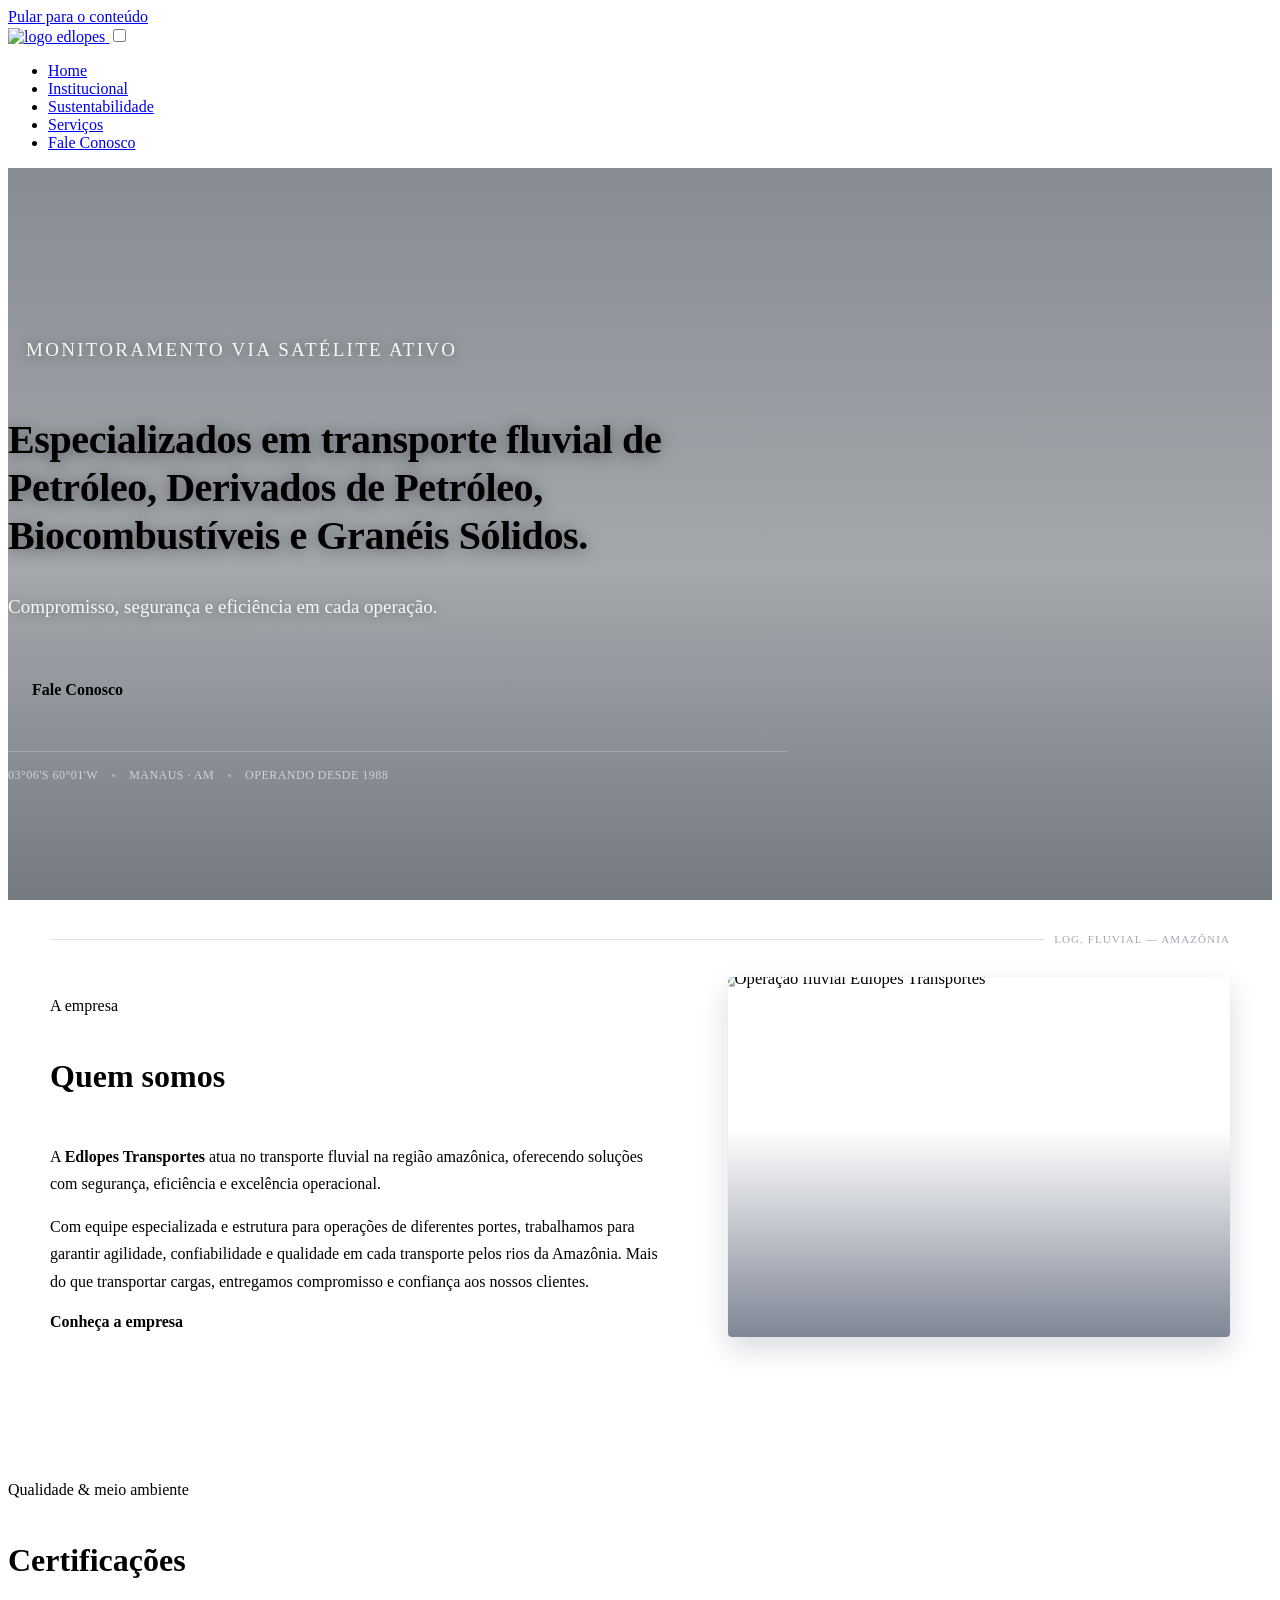
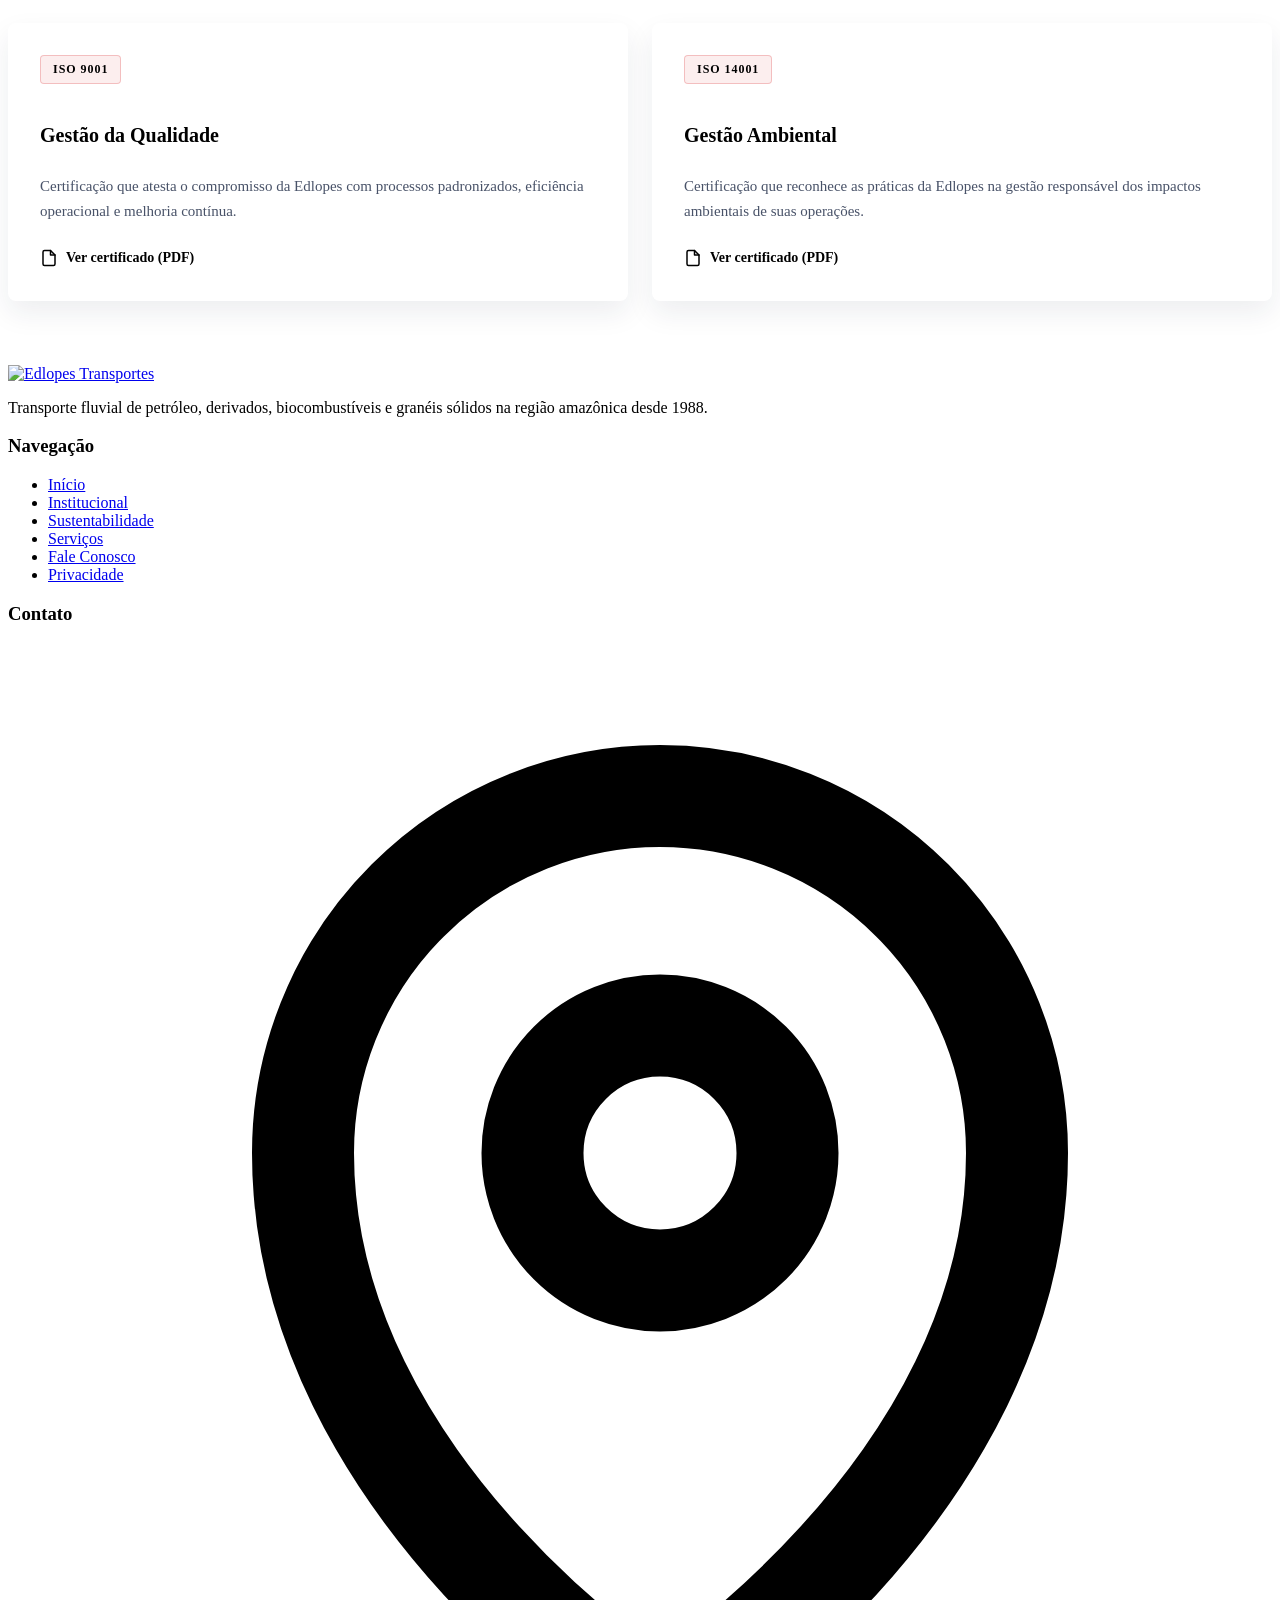
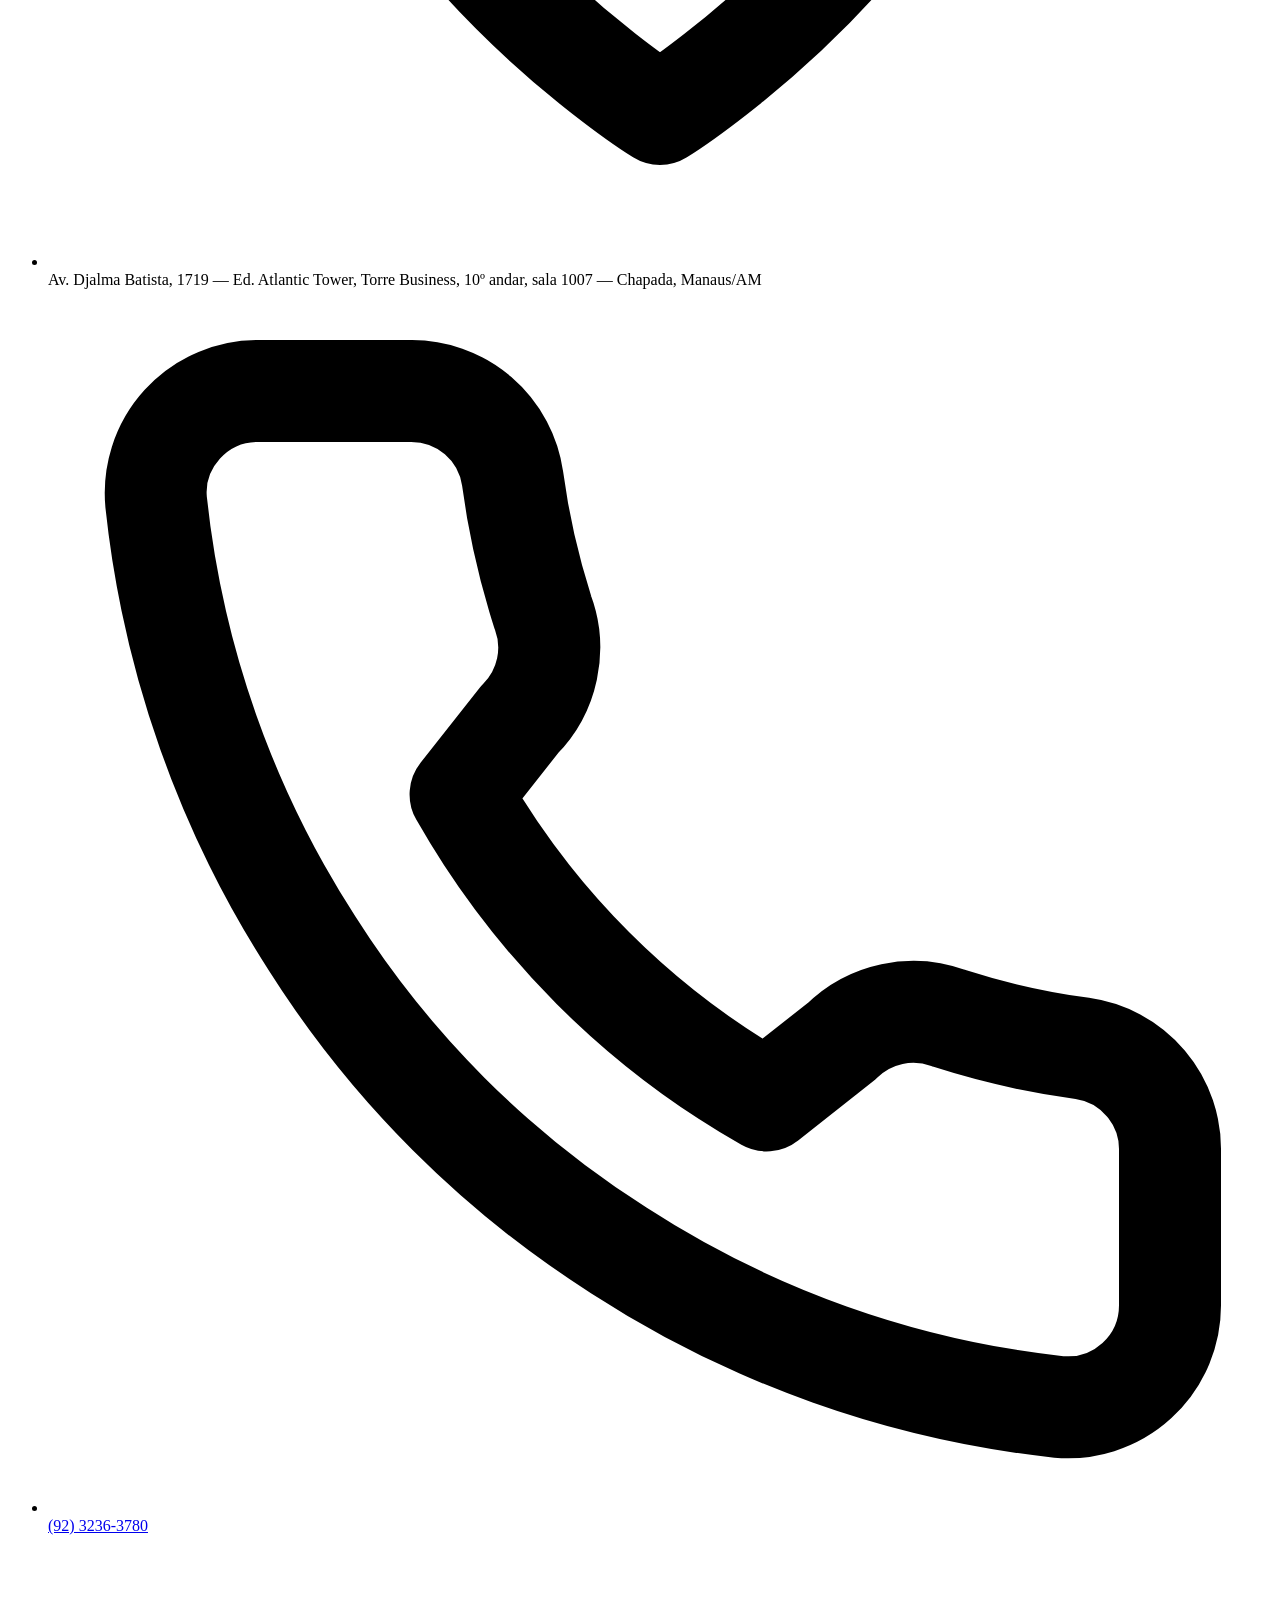
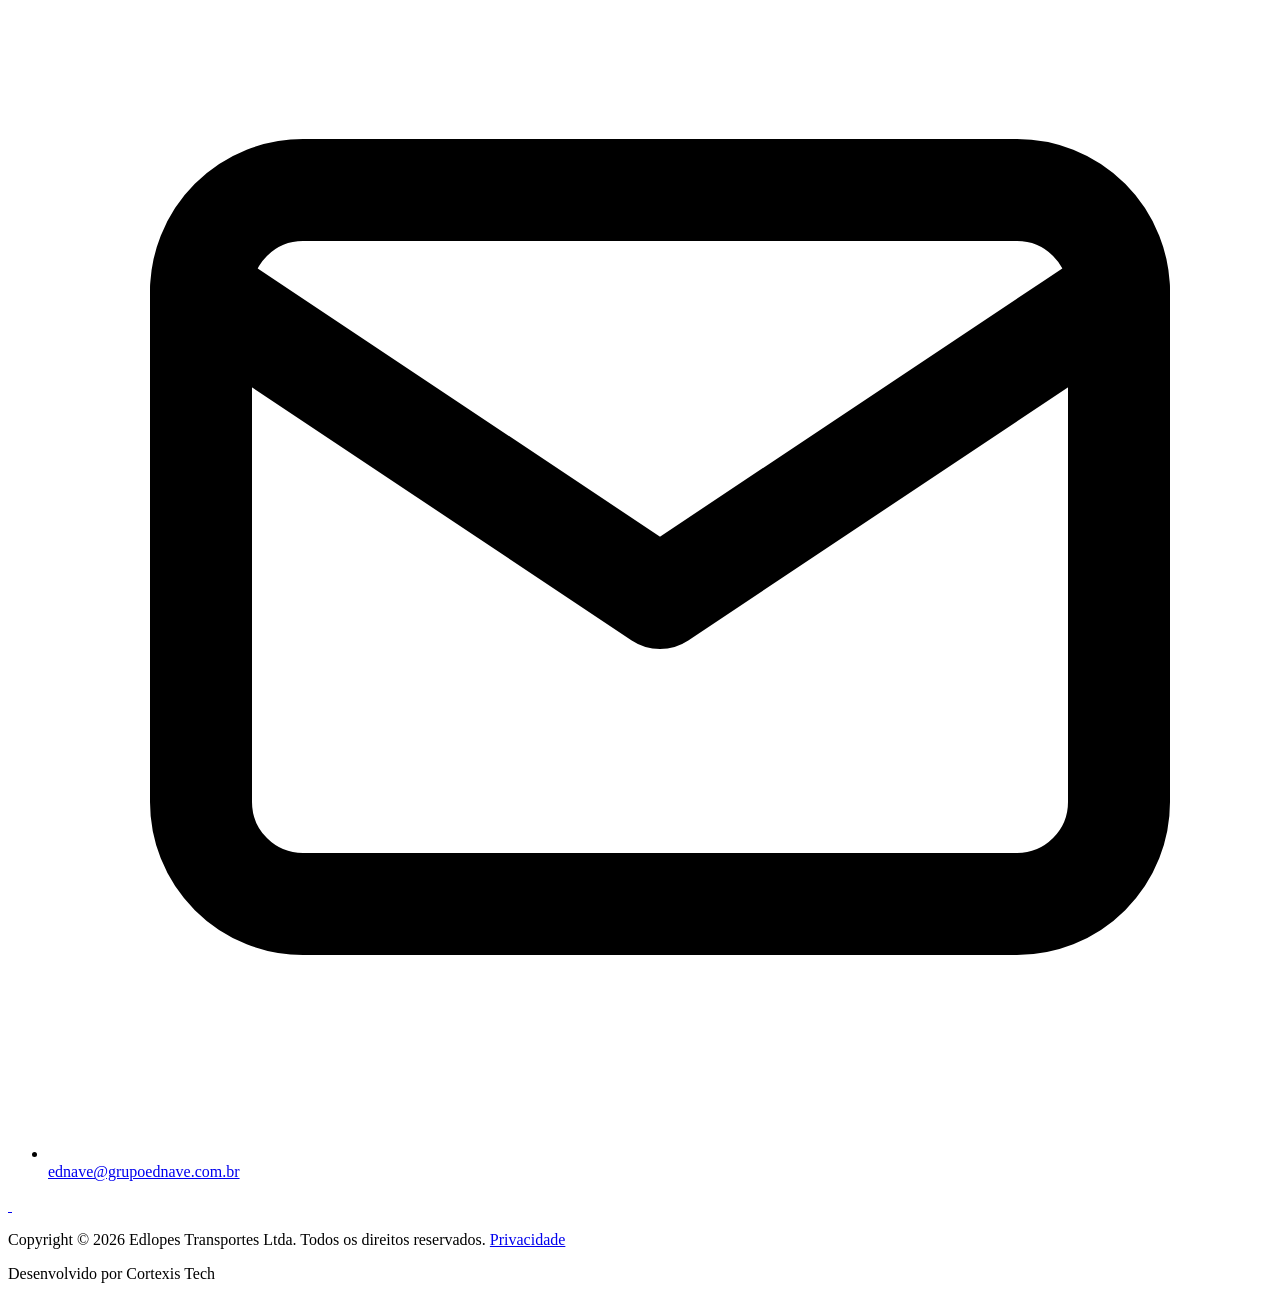
==== index.html @ 873aea9f "Adiciona cards de certificação ISO 9001 e ISO 14001 na home Cards com link para abrir o PDF do certi" ====
<!DOCTYPE html>
<html lang="pt-BR">

<head>
    <meta charset="UTF-8">
    <meta name="viewport" content="width=device-width, initial-scale=1.0">
    <title>Edlopes Transportes | Transporte fluvial na Amazônia</title>
    <meta name="google-site-verification" content="Q3BzOrqtX8QHJO1AYTPpFSxS-ut05UUHoUvDypJImhM" />
    <meta name="description"
        content="Edlopes Transportes: transporte fluvial de petróleo, derivados, biocombustíveis e granéis sólidos na Amazônia, com segurança e eficiência desde 1988.">
    <link rel="canonical" href="https://www.grupoednave.com.br/">
    <link rel="icon" href="favicon.ico" type="image/x-icon">
    <meta property="og:title" content="Edlopes Transportes | Transporte fluvial na Amazônia">
    <meta property="og:description"
        content="Transporte fluvial de petróleo, derivados, biocombustíveis e granéis sólidos na região amazônica desde 1988.">
    <meta property="og:image" content="https://www.grupoednave.com.br/img/comboiohome.jpg">
    <meta property="og:url" content="https://www.grupoednave.com.br/">
    <meta property="og:type" content="website">
    <meta property="og:locale" content="pt_BR">
    <meta name="twitter:card" content="summary_large_image">
    <link rel="stylesheet" href="css/layout.css">
    <link rel="stylesheet" href="css/main.css">
    <link rel="stylesheet" href="css/mobile.css">
    <script type="application/ld+json">
    {
        "@context": "https://schema.org",
        "@type": "Organization",
        "name": "Edlopes Transportes",
        "url": "https://www.grupoednave.com.br",
        "logo": "https://www.grupoednave.com.br/img/logo.png",
        "email": "ednave@grupoednave.com.br",
        "telephone": "+55-92-3236-3780",
        "foundingDate": "1988",
        "address": {
            "@type": "PostalAddress",
            "streetAddress": "Av. Djalma Batista, 1719, Ed. Atlantic Tower, Torre Business, 10º andar, sala 1007",
            "addressLocality": "Manaus",
            "addressRegion": "AM",
            "addressCountry": "BR"
        },
        "sameAs": [
            "https://www.instagram.com/edlopestransportes/",
            "https://br.linkedin.com/company/edlopes-transportes-ltda"
        ]
    }
    </script>
    <script src="js/nav.js" defer></script>
</head>

<body>
    <a href="#main" class="skip-link">Pular para o conteúdo</a>

    <header>
        <nav class="container">
            <a href="index.html" class="logo">
                <img src="./img/logo.png" alt="logo edlopes" width="130" height="130">
            </a>

            <input type="checkbox" id="menu-toggle" class="menu-toggle">
            <label for="menu-toggle" class="menu-btn" aria-label="Abrir menu">
                <span></span>
                <span></span>
                <span></span>
            </label>

            <ul>
                <li><a href="index.html" aria-current="page">Home</a></li>
                <li><a href="institucional.html">Institucional</a></li>
                <li><a href="sustentabilidade.html">Sustentabilidade</a></li>
                <li><a href="servico.html">Serviços</a></li>
                <li><a href="faleconosco.html">Fale Conosco</a></li>
            </ul>
        </nav>
    </header>
    <main id="main">
        <section class="hero-index">
            <video autoplay muted loop playsinline class="hero-video" poster="./img/comboiohome.jpg" preload="metadata">
                <source src="./img/comboiohome.mp4" type="video/mp4" media="(min-width: 768px)">
            </video>

            <div class="hero-overlay"></div>

            <div class="container hero-content">
                <p class="hero-tag"><span class="pulse-dot" aria-hidden="true"></span>Monitoramento via satélite ativo</p>
                <h1>Especializados em transporte fluvial de Petróleo, Derivados de Petróleo, Biocombustíveis e Granéis
                    Sólidos.</h1>
                <p>Compromisso, segurança e eficiência em cada operação.</p>
                <a href="faleconosco.html" class="btnContato">Fale Conosco</a>
                <div class="hero-telemetry" aria-hidden="true">
                    <span>03°06'S 60°01'W</span>
                    <span class="hero-telemetry-sep"></span>
                    <span>MANAUS · AM</span>
                    <span class="hero-telemetry-sep"></span>
                    <span>OPERANDO DESDE 1988</span>
                </div>
            </div>
        </section>

        <p class="home-divider">Log. fluvial — Amazônia</p>

        <section class="home-about">
            <div>
                <p class="kicker">A empresa</p>
                <h2>Quem somos</h2>
                <p>A <strong>Edlopes Transportes</strong> atua no transporte fluvial na região amazônica, oferecendo soluções com segurança, eficiência e excelência operacional.</p>
                <p>Com equipe especializada e estrutura para operações de diferentes portes, trabalhamos para garantir agilidade, confiabilidade e qualidade em cada transporte pelos rios da Amazônia. Mais do que transportar cargas, entregamos compromisso e confiança aos nossos clientes.</p>
                <a href="institucional.html">Conheça a empresa</a>
            </div>
            <div class="home-about-image">
                <img src="./img/comboiohome.jpg" alt="Operação fluvial Edlopes Transportes" width="1280" height="776" loading="lazy">
            </div>
        </section>

        <section class="home-certifications">
            <div class="container">
                <p class="kicker">Qualidade &amp; meio ambiente</p>
                <h2>Certificações</h2>
                <div class="cert-grid">
                    <a class="cert-card" href="doc/iso-9001.pdf" target="_blank" rel="noopener noreferrer">
                        <span class="cert-badge">ISO 9001</span>
                        <h3>Gestão da Qualidade</h3>
                        <p>Certificação que atesta o compromisso da Edlopes com processos padronizados, eficiência operacional e melhoria contínua.</p>
                        <span class="cert-link">
                            <svg viewBox="0 0 24 24" fill="none" stroke="currentColor" stroke-width="2" stroke-linecap="round" stroke-linejoin="round" aria-hidden="true">
                                <path d="M14 2H6a2 2 0 0 0-2 2v16a2 2 0 0 0 2 2h12a2 2 0 0 0 2-2V8z"></path>
                                <path d="M14 2v6h6"></path>
                            </svg>
                            Ver certificado (PDF)
                        </span>
                    </a>
                    <a class="cert-card" href="doc/iso-14001.pdf" target="_blank" rel="noopener noreferrer">
                        <span class="cert-badge">ISO 14001</span>
                        <h3>Gestão Ambiental</h3>
                        <p>Certificação que reconhece as práticas da Edlopes na gestão responsável dos impactos ambientais de suas operações.</p>
                        <span class="cert-link">
                            <svg viewBox="0 0 24 24" fill="none" stroke="currentColor" stroke-width="2" stroke-linecap="round" stroke-linejoin="round" aria-hidden="true">
                                <path d="M14 2H6a2 2 0 0 0-2 2v16a2 2 0 0 0 2 2h12a2 2 0 0 0 2-2V8z"></path>
                                <path d="M14 2v6h6"></path>
                            </svg>
                            Ver certificado (PDF)
                        </span>
                    </a>
                </div>
            </div>
        </section>
    </main>

    <footer>
        <div class="container footer-grid">
            <div class="footer-brand">
                <a href="index.html" class="footer-logo">
                    <img src="./img/logo.png" alt="Edlopes Transportes" width="130" height="130" loading="lazy">
                </a>
                <p>Transporte fluvial de petróleo, derivados, biocombustíveis e granéis sólidos na região amazônica desde 1988.</p>
            </div>

            <nav class="footer-nav" aria-label="Navegação do rodapé">
                <h3>Navegação</h3>
                <ul>
                    <li><a href="index.html">Início</a></li>
                    <li><a href="institucional.html">Institucional</a></li>
                    <li><a href="sustentabilidade.html">Sustentabilidade</a></li>
                    <li><a href="servico.html">Serviços</a></li>
                    <li><a href="faleconosco.html">Fale Conosco</a></li>
                    <li><a href="privacidade.html">Privacidade</a></li>
                </ul>
            </nav>

            <div class="footer-contact">
                <h3>Contato</h3>
                <ul>
                    <li>
                        <svg viewBox="0 0 24 24" fill="none" stroke="currentColor" stroke-width="2" stroke-linecap="round" stroke-linejoin="round" aria-hidden="true">
                            <path d="M12 21s7-4.35 7-11a7 7 0 1 0-14 0c0 6.65 7 11 7 11z"></path>
                            <circle cx="12" cy="10" r="2.5"></circle>
                        </svg>
                        <span>Av. Djalma Batista, 1719 — Ed. Atlantic Tower, Torre Business, 10º andar, sala 1007 — Chapada, Manaus/AM</span>
                    </li>
                    <li>
                        <svg viewBox="0 0 24 24" fill="none" stroke="currentColor" stroke-width="2" stroke-linecap="round" stroke-linejoin="round" aria-hidden="true">
                            <path d="M22 16.92v3a2 2 0 0 1-2.18 2 19.79 19.79 0 0 1-8.63-3.07 19.5 19.5 0 0 1-6-6A19.79 19.79 0 0 1 2.12 4.18 2 2 0 0 1 4.11 2h3a2 2 0 0 1 2 1.72c.12.9.32 1.77.59 2.61a2 2 0 0 1-.45 2.11L8.09 9.91a16 16 0 0 0 6 6l1.47-1.16a2 2 0 0 1 2.11-.45c.84.27 1.71.47 2.61.59A2 2 0 0 1 22 16.92z"></path>
                        </svg>
                        <a href="tel:+559232363780">(92) 3236-3780</a>
                    </li>
                    <li>
                        <svg viewBox="0 0 24 24" fill="none" stroke="currentColor" stroke-width="2" stroke-linecap="round" stroke-linejoin="round" aria-hidden="true">
                            <rect x="3" y="5" width="18" height="14" rx="2"></rect>
                            <path d="m3 7 9 6 9-6"></path>
                        </svg>
                        <a href="mailto:ednave@grupoednave.com.br">ednave@grupoednave.com.br</a>
                    </li>
                </ul>
            </div>

            <div class="footer-social">
                <a href="https://www.instagram.com/edlopestransportes/" target="_blank" rel="noopener noreferrer" aria-label="Instagram">
                    <img src="./img/instagram.svg" alt="">
                </a>
                <a href="https://br.linkedin.com/company/edlopes-transportes-ltda" target="_blank" rel="noopener noreferrer" aria-label="LinkedIn">
                    <img src="./img/linkedin.svg" alt="">
                </a>
            </div>
        </div>

        <div class="container footer-bottom">
            <p>Copyright © 2026 Edlopes Transportes Ltda. Todos os direitos reservados. <a href="privacidade.html">Privacidade</a></p>
            <p class="footer-credit">Desenvolvido por <span>Cortexis Tech</span></p>
        </div>
    </footer>


</body>

</html>
---- css/main.css ----
.hero-index {
    min-height: min(76vh, 660px);
    position: relative;
    overflow: hidden;
    display: flex;
    align-items: center;
    color: var(--branco);
    background-color: var(--azul-escuro);
    padding: 72px 0 0;
    border-bottom: 1px solid rgba(255, 255, 255, 0.14);
}

.hero-index::before {
    content: "";
    position: absolute;
    top: 0;
    left: 0;
    width: 100%;
    height: 2px;
    background: linear-gradient(90deg, var(--red-edlopes) 0%, rgba(214, 39, 42, 0) 40%);
    z-index: 4;
    animation: traceLine 2.2s ease-out both;
}

.hero-video {
    position: absolute;
    top: 0;
    left: 0;
    width: 100%;
    height: 100%;
    object-fit: cover;
    z-index: 1;
}

.hero-overlay {
    position: absolute;
    top: 0;
    left: 0;
    width: 100%;
    height: 100%;
    background: linear-gradient(180deg, rgba(16, 26, 38, 0.5) 0%, rgba(16, 26, 38, 0.38) 55%, rgba(16, 26, 38, 0.58) 100%);
    z-index: 2;
}

.hero-content {
    position: relative;
    z-index: 3;
    max-width: 780px;
    padding-bottom: 40px;
    display: flex;
    flex-direction: column;
}

.hero-tag {
    display: inline-flex;
    align-items: center;
    gap: 10px;
    font-family: var(--font-mono);
    font-size: 12px;
    letter-spacing: 0.12em;
    text-transform: uppercase;
    color: rgba(255, 255, 255, 0.82);
    margin-bottom: 18px;
}

.pulse-dot {
    position: relative;
    width: 8px;
    height: 8px;
    border-radius: 50%;
    background: var(--red-edlopes);
    flex-shrink: 0;
}

.pulse-dot::after {
    content: "";
    position: absolute;
    inset: -6px;
    border-radius: 50%;
    border: 1px solid var(--red-edlopes);
    animation: pulseRing 2.4s ease-out infinite;
}

.hero-content h1 {
    margin-bottom: 14px;
    font-size: clamp(26px, 4vw, 40px);
    line-height: 1.2;
    letter-spacing: -0.01em;
    font-weight: 600;
    text-shadow: 0 2px 16px rgba(0, 0, 0, 0.45);
}

.hero-content p {
    font-size: clamp(16px, 2vw, 19px);
    line-height: 1.5;
    max-width: 34em;
    color: rgba(255, 255, 255, 0.92);
    text-shadow: 0 1px 12px rgba(0, 0, 0, 0.4);
}

.btnContato {
    background-color: var(--branco);
    display: inline-block;
    margin-top: 28px;
    padding: 12px 24px;
    border-radius: 4px;
    text-decoration: none;
    transition: 0.3s;
    color: var(--azul-escuro);
    font-weight: 700;
    align-self: flex-start;
}

.btnContato:hover {
    transform: translateY(-2px);
    box-shadow: 0 8px 18px rgba(0, 0, 0, 0.18);
}

.hero-tag,
.hero-content h1,
.hero-content p {
    animation: fadeUp 1s ease;
}

.hero-telemetry {
    margin-top: 40px;
    padding-top: 16px;
    border-top: 1px solid rgba(255, 255, 255, 0.2);
    display: flex;
    flex-wrap: wrap;
    align-items: center;
    gap: 10px 14px;
    font-family: var(--font-mono);
    font-size: 12px;
    letter-spacing: 0.04em;
    color: rgba(255, 255, 255, 0.62);
}

.hero-telemetry-sep {
    width: 3px;
    height: 3px;
    border-radius: 50%;
    background: rgba(255, 255, 255, 0.35);
    flex-shrink: 0;
}

@keyframes traceLine {
    from { transform: scaleX(0); transform-origin: left; }
    to { transform: scaleX(1); transform-origin: left; }
}

@keyframes pulseRing {
    0% { opacity: 0.8; transform: scale(0.6); }
    100% { opacity: 0; transform: scale(1.8); }
}

@media (prefers-reduced-motion: reduce) {
    .hero-index::before { animation: none; transform: scaleX(1); }
    .pulse-dot::after { animation: none; display: none; }
}

.home-divider {
    max-width: 1180px;
    width: calc(100% - 32px);
    margin: 0 auto;
    padding-top: 32px;
    display: flex;
    align-items: center;
    justify-content: flex-end;
    gap: 10px;
    font-family: var(--font-mono);
    font-size: 11px;
    letter-spacing: 0.1em;
    text-transform: uppercase;
    color: rgba(20, 33, 61, 0.4);
}

.home-divider::before {
    content: "";
    flex: 1;
    height: 1px;
    background: rgba(20, 33, 61, 0.14);
}

.home-about {
    display: grid;
    grid-template-columns: minmax(0, 1.1fr) minmax(0, 0.9fr);
    gap: 64px;
    align-items: center;
    max-width: 1180px;
    width: calc(100% - 32px);
    margin: 32px auto 64px;
}

.home-about h2 {
    font-size: clamp(26px, 3.8vw, 32px);
    margin-bottom: 20px;
    padding-bottom: 12px;
    border-bottom: 2px solid var(--red-edlopes);
    display: inline-block;
}

.home-about p:not(.kicker) {
    font-size: 16px;
    line-height: 1.7;
    max-width: 42em;
    margin-bottom: 16px;
}

.home-about p:not(.kicker):last-of-type {
    margin-bottom: 0;
}

.home-about a {
    display: inline-block;
    margin-top: 18px;
    color: var(--azul-edlopes);
    font-weight: 700;
    text-decoration: none;
    border-bottom: 2px solid var(--red-edlopes);
    padding-bottom: 2px;
    transition: color 0.25s;
}

.home-about a:hover {
    color: var(--red-edlopes);
}

.home-about-image {
    position: relative;
    height: 100%;
    min-height: 360px;
    border-radius: 4px;
    overflow: hidden;
    box-shadow: 0 12px 28px rgba(20, 33, 61, 0.16);
}

.home-about-image::after {
    content: "";
    position: absolute;
    inset: 0;
    background: linear-gradient(180deg, transparent 42%, rgba(20, 33, 61, 0.55) 100%);
    pointer-events: none;
    transition: opacity 0.4s ease;
}

.home-about-image img {
    width: 100%;
    height: 100%;
    min-height: 360px;
    object-fit: cover;
    display: block;
    filter: grayscale(0.18) contrast(1.06) saturate(0.92);
    transform: scale(1.04);
    transition: transform 0.7s ease, filter 0.4s ease;
}

.home-about-image:hover::after {
    opacity: 0.15;
}

.home-about-image:hover img {
    transform: scale(1.12);
    filter: grayscale(0) contrast(1.08) saturate(1);
}

@media (max-width: 900px) {
    .home-about {
        grid-template-columns: 1fr;
        gap: 28px;
        width: calc(100% - 24px);
        margin: 40px auto 48px;
    }

    .home-about-image,
    .home-about-image img {
        min-height: 0;
        height: 240px;
    }
}

.home-certifications {
    background: var(--cinza-claro);
    padding: 64px 0;
    margin-top: 8px;
}

.home-certifications h2 {
    font-size: clamp(26px, 3.8vw, 32px);
    margin-bottom: 32px;
    padding-bottom: 12px;
    border-bottom: 2px solid var(--red-edlopes);
    display: inline-block;
}

.cert-grid {
    display: grid;
    grid-template-columns: 1fr 1fr;
    gap: 24px;
}

.cert-card {
    display: flex;
    flex-direction: column;
    align-items: flex-start;
    background: var(--branco);
    border-radius: 8px;
    padding: 32px;
    text-decoration: none;
    color: var(--azul-edlopes);
    box-shadow: 0 12px 28px rgba(20, 33, 61, 0.08);
    transition: transform 0.3s ease, box-shadow 0.3s ease;
}

.cert-card:hover {
    transform: translateY(-4px);
    box-shadow: 0 16px 32px rgba(20, 33, 61, 0.16);
}

.cert-badge {
    font-family: var(--font-mono);
    font-size: 12px;
    font-weight: 700;
    letter-spacing: 0.08em;
    color: var(--red-edlopes);
    background: rgba(214, 39, 42, 0.08);
    border: 1px solid rgba(214, 39, 42, 0.24);
    border-radius: 4px;
    padding: 6px 12px;
    margin-bottom: 20px;
}

.cert-card h3 {
    font-size: 20px;
    margin-bottom: 12px;
}

.cert-card p {
    font-size: 15px;
    line-height: 1.7;
    color: rgba(20, 33, 61, 0.78);
    margin-bottom: 24px;
}

.cert-link {
    display: inline-flex;
    align-items: center;
    gap: 8px;
    margin-top: auto;
    font-weight: 700;
    font-size: 14px;
    border-bottom: 2px solid var(--red-edlopes);
    padding-bottom: 2px;
    transition: color 0.25s;
}

.cert-link svg {
    width: 18px;
    height: 18px;
    flex-shrink: 0;
}

.cert-card:hover .cert-link {
    color: var(--red-edlopes);
}

@media (max-width: 900px) {
    .home-certifications {
        padding: 48px 0;
    }

    .cert-grid {
        grid-template-columns: 1fr;
        gap: 16px;
    }

    .cert-card {
        padding: 24px;
    }
}
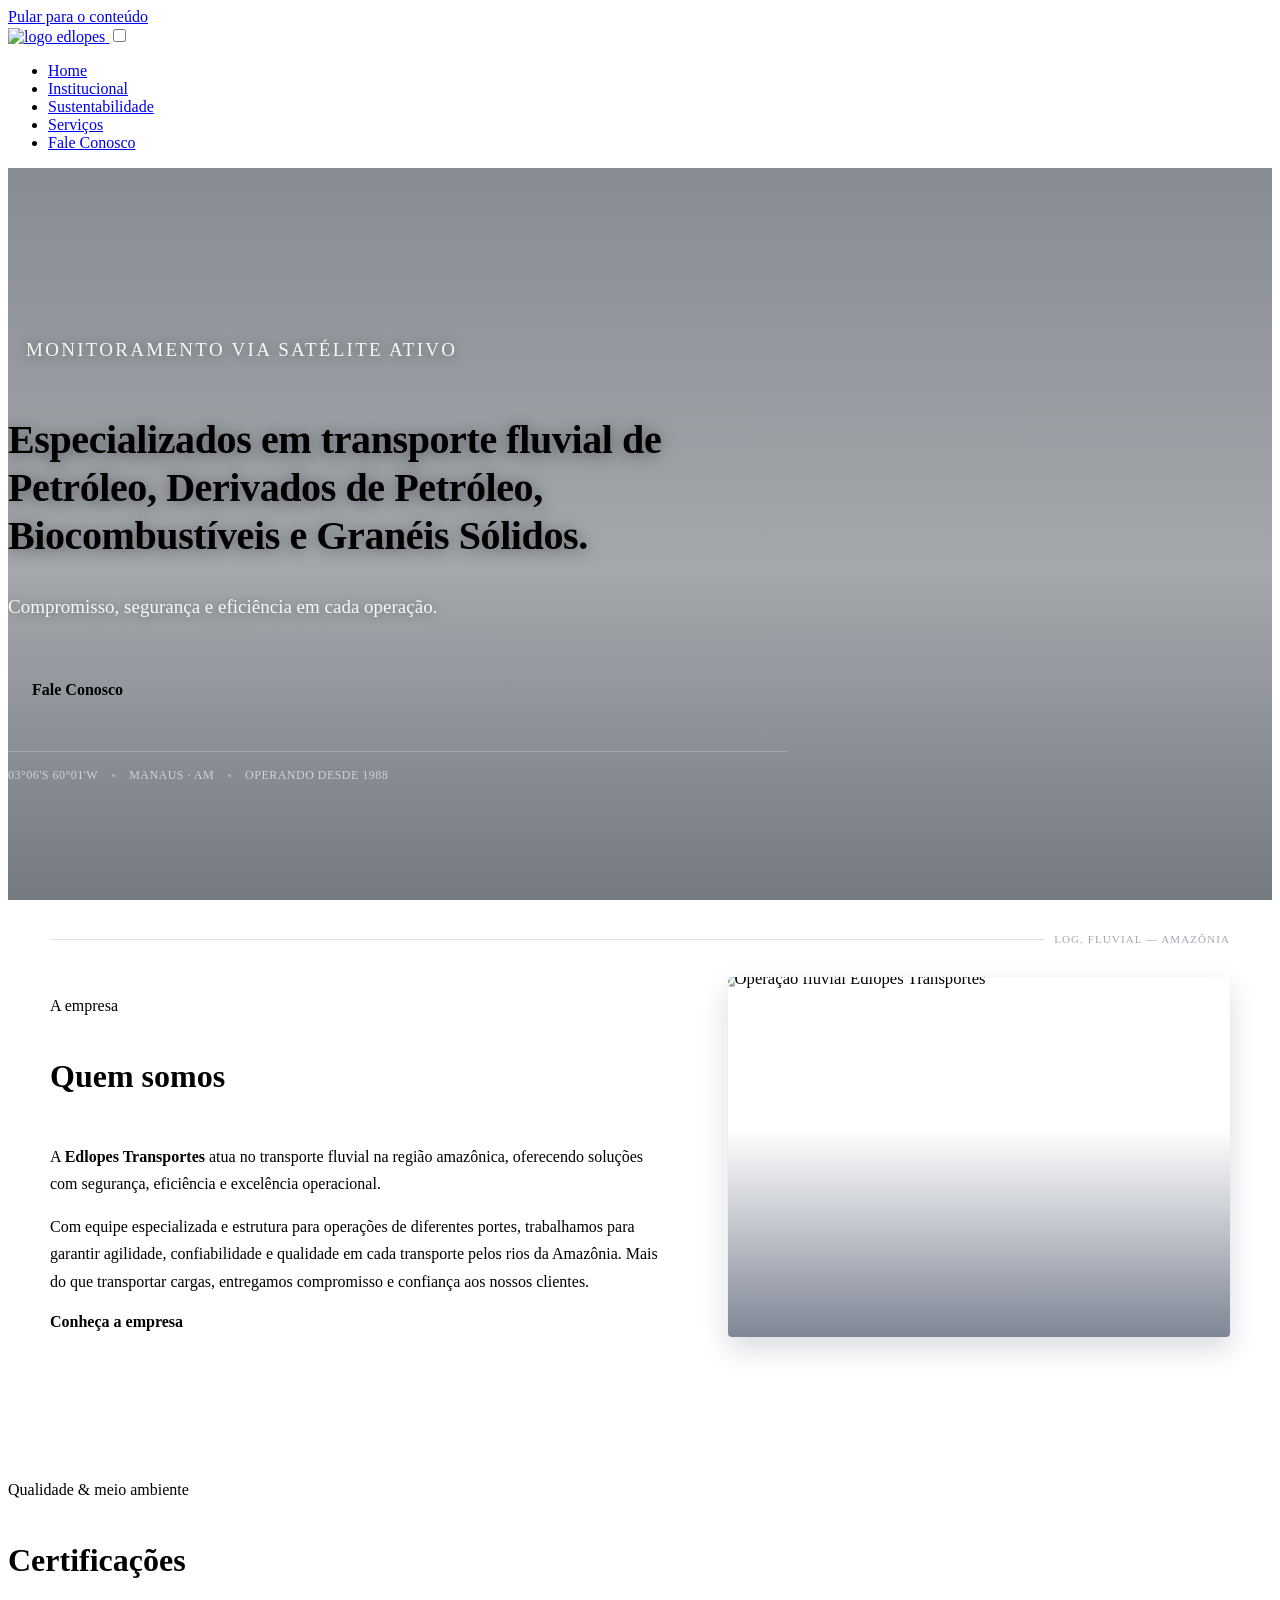
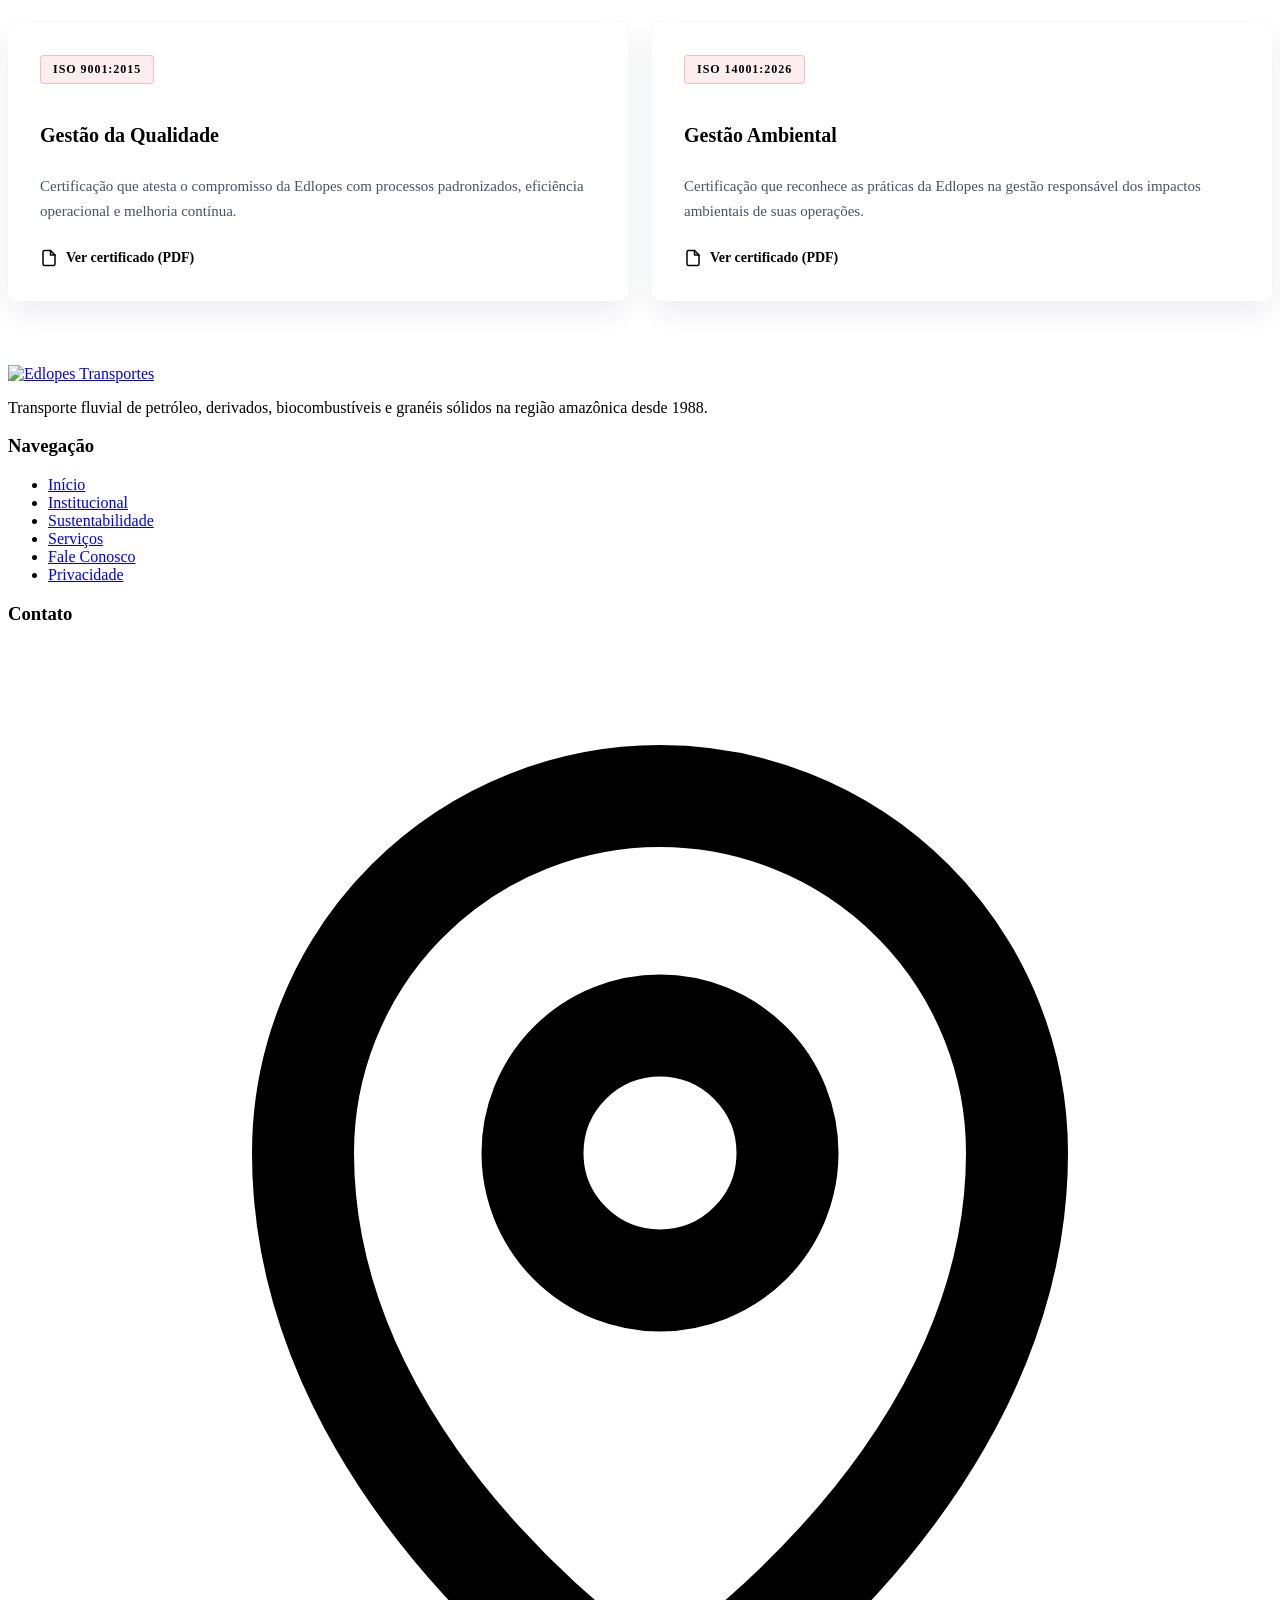
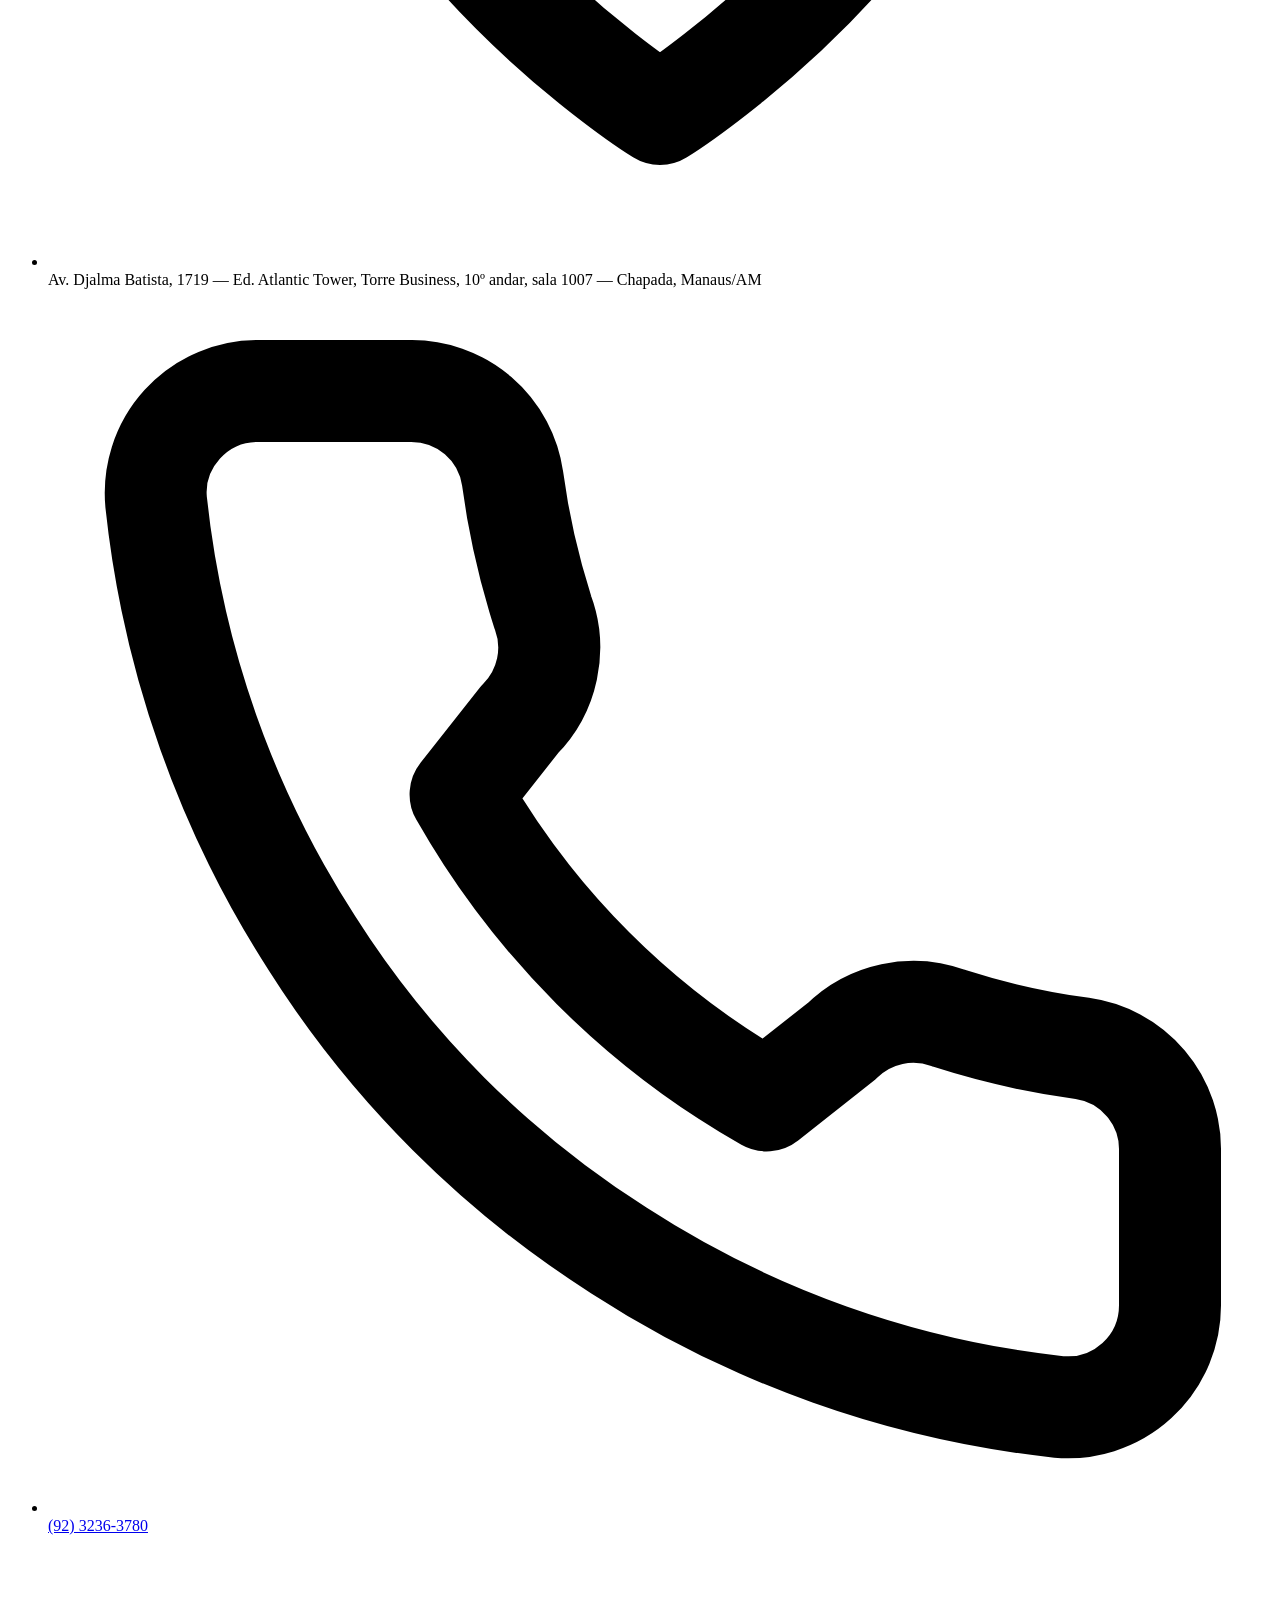
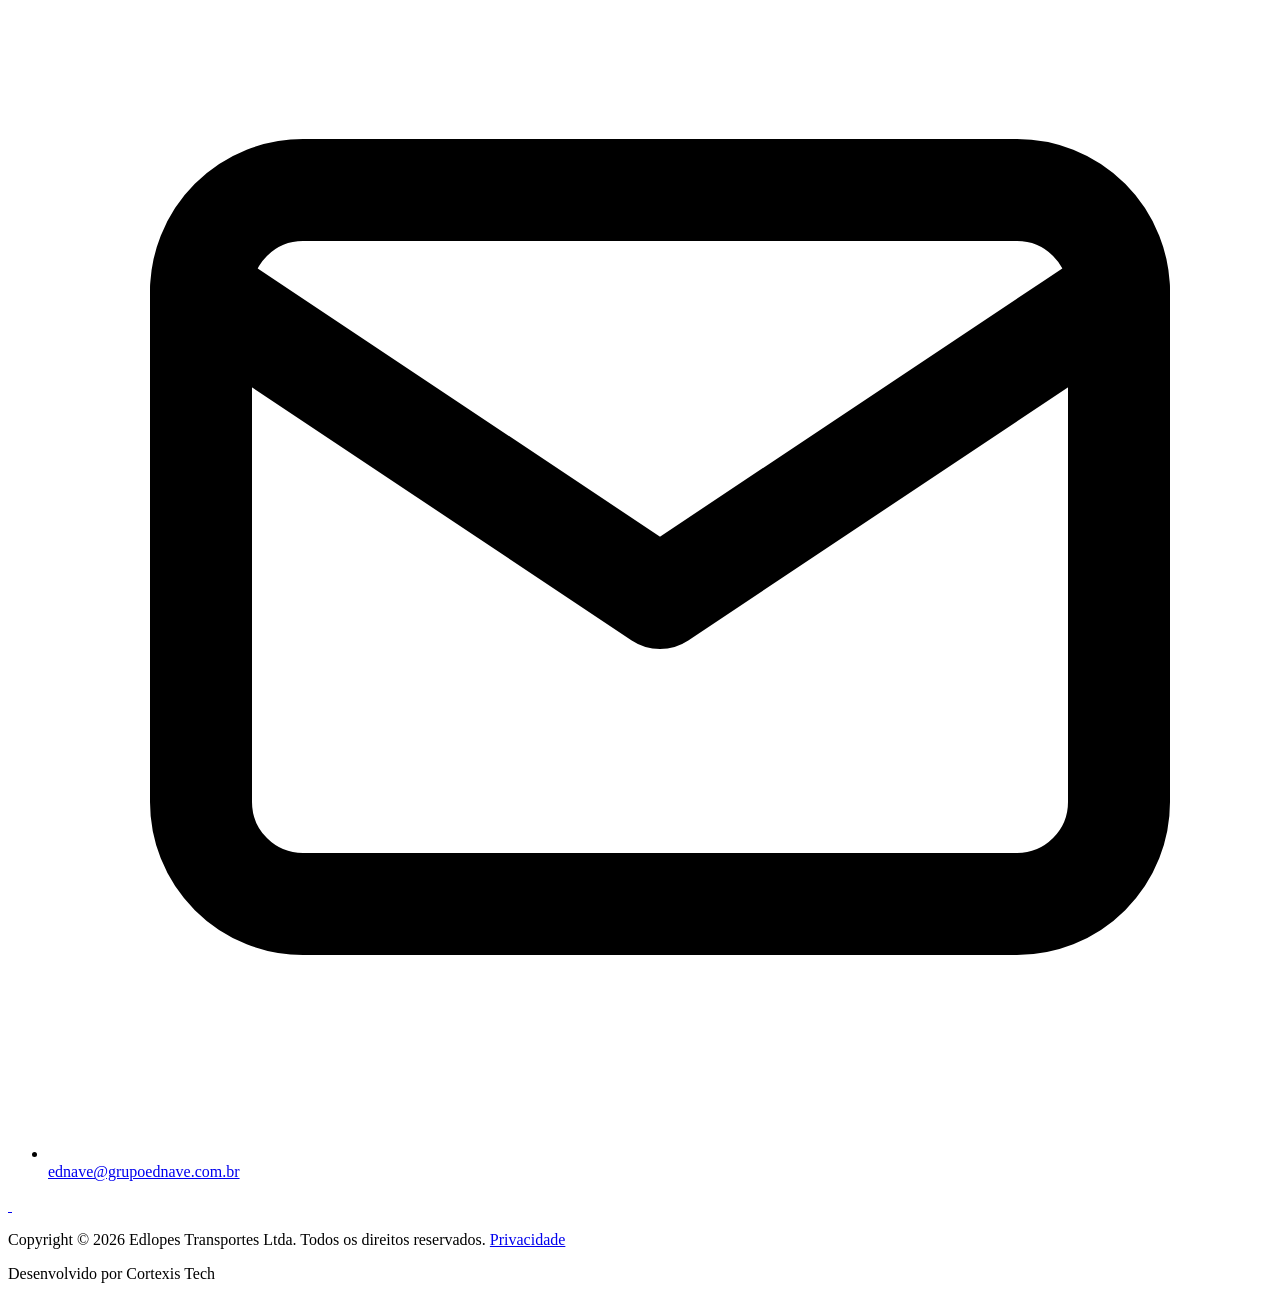
==== commit 2bee629d: "Acerto das Versões das Certificação" ====
--- a/index.html
+++ b/index.html
@@ -1,28 +1,40 @@
-<!DOCTYPE html>
+<!doctype html>
 <html lang="pt-BR">
-
-<head>
-    <meta charset="UTF-8">
-    <meta name="viewport" content="width=device-width, initial-scale=1.0">
+  <head>
+    <meta charset="UTF-8" />
+    <meta name="viewport" content="width=device-width, initial-scale=1.0" />
     <title>Edlopes Transportes | Transporte fluvial na Amazônia</title>
-    <meta name="google-site-verification" content="Q3BzOrqtX8QHJO1AYTPpFSxS-ut05UUHoUvDypJImhM" />
-    <meta name="description"
-        content="Edlopes Transportes: transporte fluvial de petróleo, derivados, biocombustíveis e granéis sólidos na Amazônia, com segurança e eficiência desde 1988.">
-    <link rel="canonical" href="https://www.grupoednave.com.br/">
-    <link rel="icon" href="favicon.ico" type="image/x-icon">
-    <meta property="og:title" content="Edlopes Transportes | Transporte fluvial na Amazônia">
-    <meta property="og:description"
-        content="Transporte fluvial de petróleo, derivados, biocombustíveis e granéis sólidos na região amazônica desde 1988.">
-    <meta property="og:image" content="https://www.grupoednave.com.br/img/comboiohome.jpg">
-    <meta property="og:url" content="https://www.grupoednave.com.br/">
-    <meta property="og:type" content="website">
-    <meta property="og:locale" content="pt_BR">
-    <meta name="twitter:card" content="summary_large_image">
-    <link rel="stylesheet" href="css/layout.css">
-    <link rel="stylesheet" href="css/main.css">
-    <link rel="stylesheet" href="css/mobile.css">
+    <meta
+      name="google-site-verification"
+      content="Q3BzOrqtX8QHJO1AYTPpFSxS-ut05UUHoUvDypJImhM"
+    />
+    <meta
+      name="description"
+      content="Edlopes Transportes: transporte fluvial de petróleo, derivados, biocombustíveis e granéis sólidos na Amazônia, com segurança e eficiência desde 1988."
+    />
+    <link rel="canonical" href="https://www.grupoednave.com.br/" />
+    <link rel="icon" href="favicon.ico" type="image/x-icon" />
+    <meta
+      property="og:title"
+      content="Edlopes Transportes | Transporte fluvial na Amazônia"
+    />
+    <meta
+      property="og:description"
+      content="Transporte fluvial de petróleo, derivados, biocombustíveis e granéis sólidos na região amazônica desde 1988."
+    />
+    <meta
+      property="og:image"
+      content="https://www.grupoednave.com.br/img/comboiohome.jpg"
+    />
+    <meta property="og:url" content="https://www.grupoednave.com.br/" />
+    <meta property="og:type" content="website" />
+    <meta property="og:locale" content="pt_BR" />
+    <meta name="twitter:card" content="summary_large_image" />
+    <link rel="stylesheet" href="css/layout.css" />
+    <link rel="stylesheet" href="css/main.css" />
+    <link rel="stylesheet" href="css/mobile.css" />
     <script type="application/ld+json">
-    {
+      {
         "@context": "https://schema.org",
         "@type": "Organization",
         "name": "Edlopes Transportes",
@@ -32,183 +44,309 @@
         "telephone": "+55-92-3236-3780",
         "foundingDate": "1988",
         "address": {
-            "@type": "PostalAddress",
-            "streetAddress": "Av. Djalma Batista, 1719, Ed. Atlantic Tower, Torre Business, 10º andar, sala 1007",
-            "addressLocality": "Manaus",
-            "addressRegion": "AM",
-            "addressCountry": "BR"
+          "@type": "PostalAddress",
+          "streetAddress": "Av. Djalma Batista, 1719, Ed. Atlantic Tower, Torre Business, 10º andar, sala 1007",
+          "addressLocality": "Manaus",
+          "addressRegion": "AM",
+          "addressCountry": "BR"
         },
         "sameAs": [
-            "https://www.instagram.com/edlopestransportes/",
-            "https://br.linkedin.com/company/edlopes-transportes-ltda"
+          "https://www.instagram.com/edlopestransportes/",
+          "https://br.linkedin.com/company/edlopes-transportes-ltda"
         ]
-    }
+      }
     </script>
     <script src="js/nav.js" defer></script>
-</head>
-
-<body>
+  </head>
+
+  <body>
     <a href="#main" class="skip-link">Pular para o conteúdo</a>
 
     <header>
-        <nav class="container">
-            <a href="index.html" class="logo">
-                <img src="./img/logo.png" alt="logo edlopes" width="130" height="130">
-            </a>
-
-            <input type="checkbox" id="menu-toggle" class="menu-toggle">
-            <label for="menu-toggle" class="menu-btn" aria-label="Abrir menu">
-                <span></span>
-                <span></span>
-                <span></span>
-            </label>
-
-            <ul>
-                <li><a href="index.html" aria-current="page">Home</a></li>
-                <li><a href="institucional.html">Institucional</a></li>
-                <li><a href="sustentabilidade.html">Sustentabilidade</a></li>
-                <li><a href="servico.html">Serviços</a></li>
-                <li><a href="faleconosco.html">Fale Conosco</a></li>
-            </ul>
-        </nav>
+      <nav class="container">
+        <a href="index.html" class="logo">
+          <img
+            src="./img/logo.png"
+            alt="logo edlopes"
+            width="130"
+            height="130"
+          />
+        </a>
+
+        <input type="checkbox" id="menu-toggle" class="menu-toggle" />
+        <label for="menu-toggle" class="menu-btn" aria-label="Abrir menu">
+          <span></span>
+          <span></span>
+          <span></span>
+        </label>
+
+        <ul>
+          <li><a href="index.html" aria-current="page">Home</a></li>
+          <li><a href="institucional.html">Institucional</a></li>
+          <li><a href="sustentabilidade.html">Sustentabilidade</a></li>
+          <li><a href="servico.html">Serviços</a></li>
+          <li><a href="faleconosco.html">Fale Conosco</a></li>
+        </ul>
+      </nav>
     </header>
     <main id="main">
-        <section class="hero-index">
-            <video autoplay muted loop playsinline class="hero-video" poster="./img/comboiohome.jpg" preload="metadata">
-                <source src="./img/comboiohome.mp4" type="video/mp4" media="(min-width: 768px)">
-            </video>
-
-            <div class="hero-overlay"></div>
-
-            <div class="container hero-content">
-                <p class="hero-tag"><span class="pulse-dot" aria-hidden="true"></span>Monitoramento via satélite ativo</p>
-                <h1>Especializados em transporte fluvial de Petróleo, Derivados de Petróleo, Biocombustíveis e Granéis
-                    Sólidos.</h1>
-                <p>Compromisso, segurança e eficiência em cada operação.</p>
-                <a href="faleconosco.html" class="btnContato">Fale Conosco</a>
-                <div class="hero-telemetry" aria-hidden="true">
-                    <span>03°06'S 60°01'W</span>
-                    <span class="hero-telemetry-sep"></span>
-                    <span>MANAUS · AM</span>
-                    <span class="hero-telemetry-sep"></span>
-                    <span>OPERANDO DESDE 1988</span>
-                </div>
-            </div>
-        </section>
-
-        <p class="home-divider">Log. fluvial — Amazônia</p>
-
-        <section class="home-about">
-            <div>
-                <p class="kicker">A empresa</p>
-                <h2>Quem somos</h2>
-                <p>A <strong>Edlopes Transportes</strong> atua no transporte fluvial na região amazônica, oferecendo soluções com segurança, eficiência e excelência operacional.</p>
-                <p>Com equipe especializada e estrutura para operações de diferentes portes, trabalhamos para garantir agilidade, confiabilidade e qualidade em cada transporte pelos rios da Amazônia. Mais do que transportar cargas, entregamos compromisso e confiança aos nossos clientes.</p>
-                <a href="institucional.html">Conheça a empresa</a>
-            </div>
-            <div class="home-about-image">
-                <img src="./img/comboiohome.jpg" alt="Operação fluvial Edlopes Transportes" width="1280" height="776" loading="lazy">
-            </div>
-        </section>
-
-        <section class="home-certifications">
-            <div class="container">
-                <p class="kicker">Qualidade &amp; meio ambiente</p>
-                <h2>Certificações</h2>
-                <div class="cert-grid">
-                    <a class="cert-card" href="doc/iso-9001.pdf" target="_blank" rel="noopener noreferrer">
-                        <span class="cert-badge">ISO 9001</span>
-                        <h3>Gestão da Qualidade</h3>
-                        <p>Certificação que atesta o compromisso da Edlopes com processos padronizados, eficiência operacional e melhoria contínua.</p>
-                        <span class="cert-link">
-                            <svg viewBox="0 0 24 24" fill="none" stroke="currentColor" stroke-width="2" stroke-linecap="round" stroke-linejoin="round" aria-hidden="true">
-                                <path d="M14 2H6a2 2 0 0 0-2 2v16a2 2 0 0 0 2 2h12a2 2 0 0 0 2-2V8z"></path>
-                                <path d="M14 2v6h6"></path>
-                            </svg>
-                            Ver certificado (PDF)
-                        </span>
-                    </a>
-                    <a class="cert-card" href="doc/iso-14001.pdf" target="_blank" rel="noopener noreferrer">
-                        <span class="cert-badge">ISO 14001</span>
-                        <h3>Gestão Ambiental</h3>
-                        <p>Certificação que reconhece as práticas da Edlopes na gestão responsável dos impactos ambientais de suas operações.</p>
-                        <span class="cert-link">
-                            <svg viewBox="0 0 24 24" fill="none" stroke="currentColor" stroke-width="2" stroke-linecap="round" stroke-linejoin="round" aria-hidden="true">
-                                <path d="M14 2H6a2 2 0 0 0-2 2v16a2 2 0 0 0 2 2h12a2 2 0 0 0 2-2V8z"></path>
-                                <path d="M14 2v6h6"></path>
-                            </svg>
-                            Ver certificado (PDF)
-                        </span>
-                    </a>
-                </div>
-            </div>
-        </section>
+      <section class="hero-index">
+        <video
+          autoplay
+          muted
+          loop
+          playsinline
+          class="hero-video"
+          poster="./img/comboiohome.jpg"
+          preload="metadata"
+        >
+          <source
+            src="./img/comboiohome.mp4"
+            type="video/mp4"
+            media="(min-width: 768px)"
+          />
+        </video>
+
+        <div class="hero-overlay"></div>
+
+        <div class="container hero-content">
+          <p class="hero-tag">
+            <span class="pulse-dot" aria-hidden="true"></span>Monitoramento via
+            satélite ativo
+          </p>
+          <h1>
+            Especializados em transporte fluvial de Petróleo, Derivados de
+            Petróleo, Biocombustíveis e Granéis Sólidos.
+          </h1>
+          <p>Compromisso, segurança e eficiência em cada operação.</p>
+          <a href="faleconosco.html" class="btnContato">Fale Conosco</a>
+          <div class="hero-telemetry" aria-hidden="true">
+            <span>03°06'S 60°01'W</span>
+            <span class="hero-telemetry-sep"></span>
+            <span>MANAUS · AM</span>
+            <span class="hero-telemetry-sep"></span>
+            <span>OPERANDO DESDE 1988</span>
+          </div>
+        </div>
+      </section>
+
+      <p class="home-divider">Log. fluvial — Amazônia</p>
+
+      <section class="home-about">
+        <div>
+          <p class="kicker">A empresa</p>
+          <h2>Quem somos</h2>
+          <p>
+            A <strong>Edlopes Transportes</strong> atua no transporte fluvial na
+            região amazônica, oferecendo soluções com segurança, eficiência e
+            excelência operacional.
+          </p>
+          <p>
+            Com equipe especializada e estrutura para operações de diferentes
+            portes, trabalhamos para garantir agilidade, confiabilidade e
+            qualidade em cada transporte pelos rios da Amazônia. Mais do que
+            transportar cargas, entregamos compromisso e confiança aos nossos
+            clientes.
+          </p>
+          <a href="institucional.html">Conheça a empresa</a>
+        </div>
+        <div class="home-about-image">
+          <img
+            src="./img/comboiohome.jpg"
+            alt="Operação fluvial Edlopes Transportes"
+            width="1280"
+            height="776"
+            loading="lazy"
+          />
+        </div>
+      </section>
+
+      <section class="home-certifications">
+        <div class="container">
+          <p class="kicker">Qualidade &amp; meio ambiente</p>
+          <h2>Certificações</h2>
+          <div class="cert-grid">
+            <a
+              class="cert-card"
+              href="doc/iso-9001.pdf"
+              target="_blank"
+              rel="noopener noreferrer"
+            >
+              <span class="cert-badge">ISO 9001:2015</span>
+              <h3>Gestão da Qualidade</h3>
+              <p>
+                Certificação que atesta o compromisso da Edlopes com processos
+                padronizados, eficiência operacional e melhoria contínua.
+              </p>
+              <span class="cert-link">
+                <svg
+                  viewBox="0 0 24 24"
+                  fill="none"
+                  stroke="currentColor"
+                  stroke-width="2"
+                  stroke-linecap="round"
+                  stroke-linejoin="round"
+                  aria-hidden="true"
+                >
+                  <path
+                    d="M14 2H6a2 2 0 0 0-2 2v16a2 2 0 0 0 2 2h12a2 2 0 0 0 2-2V8z"
+                  ></path>
+                  <path d="M14 2v6h6"></path>
+                </svg>
+                Ver certificado (PDF)
+              </span>
+            </a>
+            <a
+              class="cert-card"
+              href="doc/iso-14001.pdf"
+              target="_blank"
+              rel="noopener noreferrer"
+            >
+              <span class="cert-badge">ISO 14001:2026</span>
+              <h3>Gestão Ambiental</h3>
+              <p>
+                Certificação que reconhece as práticas da Edlopes na gestão
+                responsável dos impactos ambientais de suas operações.
+              </p>
+              <span class="cert-link">
+                <svg
+                  viewBox="0 0 24 24"
+                  fill="none"
+                  stroke="currentColor"
+                  stroke-width="2"
+                  stroke-linecap="round"
+                  stroke-linejoin="round"
+                  aria-hidden="true"
+                >
+                  <path
+                    d="M14 2H6a2 2 0 0 0-2 2v16a2 2 0 0 0 2 2h12a2 2 0 0 0 2-2V8z"
+                  ></path>
+                  <path d="M14 2v6h6"></path>
+                </svg>
+                Ver certificado (PDF)
+              </span>
+            </a>
+          </div>
+        </div>
+      </section>
     </main>
 
     <footer>
-        <div class="container footer-grid">
-            <div class="footer-brand">
-                <a href="index.html" class="footer-logo">
-                    <img src="./img/logo.png" alt="Edlopes Transportes" width="130" height="130" loading="lazy">
-                </a>
-                <p>Transporte fluvial de petróleo, derivados, biocombustíveis e granéis sólidos na região amazônica desde 1988.</p>
-            </div>
-
-            <nav class="footer-nav" aria-label="Navegação do rodapé">
-                <h3>Navegação</h3>
-                <ul>
-                    <li><a href="index.html">Início</a></li>
-                    <li><a href="institucional.html">Institucional</a></li>
-                    <li><a href="sustentabilidade.html">Sustentabilidade</a></li>
-                    <li><a href="servico.html">Serviços</a></li>
-                    <li><a href="faleconosco.html">Fale Conosco</a></li>
-                    <li><a href="privacidade.html">Privacidade</a></li>
-                </ul>
-            </nav>
-
-            <div class="footer-contact">
-                <h3>Contato</h3>
-                <ul>
-                    <li>
-                        <svg viewBox="0 0 24 24" fill="none" stroke="currentColor" stroke-width="2" stroke-linecap="round" stroke-linejoin="round" aria-hidden="true">
-                            <path d="M12 21s7-4.35 7-11a7 7 0 1 0-14 0c0 6.65 7 11 7 11z"></path>
-                            <circle cx="12" cy="10" r="2.5"></circle>
-                        </svg>
-                        <span>Av. Djalma Batista, 1719 — Ed. Atlantic Tower, Torre Business, 10º andar, sala 1007 — Chapada, Manaus/AM</span>
-                    </li>
-                    <li>
-                        <svg viewBox="0 0 24 24" fill="none" stroke="currentColor" stroke-width="2" stroke-linecap="round" stroke-linejoin="round" aria-hidden="true">
-                            <path d="M22 16.92v3a2 2 0 0 1-2.18 2 19.79 19.79 0 0 1-8.63-3.07 19.5 19.5 0 0 1-6-6A19.79 19.79 0 0 1 2.12 4.18 2 2 0 0 1 4.11 2h3a2 2 0 0 1 2 1.72c.12.9.32 1.77.59 2.61a2 2 0 0 1-.45 2.11L8.09 9.91a16 16 0 0 0 6 6l1.47-1.16a2 2 0 0 1 2.11-.45c.84.27 1.71.47 2.61.59A2 2 0 0 1 22 16.92z"></path>
-                        </svg>
-                        <a href="tel:+559232363780">(92) 3236-3780</a>
-                    </li>
-                    <li>
-                        <svg viewBox="0 0 24 24" fill="none" stroke="currentColor" stroke-width="2" stroke-linecap="round" stroke-linejoin="round" aria-hidden="true">
-                            <rect x="3" y="5" width="18" height="14" rx="2"></rect>
-                            <path d="m3 7 9 6 9-6"></path>
-                        </svg>
-                        <a href="mailto:ednave@grupoednave.com.br">ednave@grupoednave.com.br</a>
-                    </li>
-                </ul>
-            </div>
-
-            <div class="footer-social">
-                <a href="https://www.instagram.com/edlopestransportes/" target="_blank" rel="noopener noreferrer" aria-label="Instagram">
-                    <img src="./img/instagram.svg" alt="">
-                </a>
-                <a href="https://br.linkedin.com/company/edlopes-transportes-ltda" target="_blank" rel="noopener noreferrer" aria-label="LinkedIn">
-                    <img src="./img/linkedin.svg" alt="">
-                </a>
-            </div>
-        </div>
-
-        <div class="container footer-bottom">
-            <p>Copyright © 2026 Edlopes Transportes Ltda. Todos os direitos reservados. <a href="privacidade.html">Privacidade</a></p>
-            <p class="footer-credit">Desenvolvido por <span>Cortexis Tech</span></p>
-        </div>
+      <div class="container footer-grid">
+        <div class="footer-brand">
+          <a href="index.html" class="footer-logo">
+            <img
+              src="./img/logo.png"
+              alt="Edlopes Transportes"
+              width="130"
+              height="130"
+              loading="lazy"
+            />
+          </a>
+          <p>
+            Transporte fluvial de petróleo, derivados, biocombustíveis e granéis
+            sólidos na região amazônica desde 1988.
+          </p>
+        </div>
+
+        <nav class="footer-nav" aria-label="Navegação do rodapé">
+          <h3>Navegação</h3>
+          <ul>
+            <li><a href="index.html">Início</a></li>
+            <li><a href="institucional.html">Institucional</a></li>
+            <li><a href="sustentabilidade.html">Sustentabilidade</a></li>
+            <li><a href="servico.html">Serviços</a></li>
+            <li><a href="faleconosco.html">Fale Conosco</a></li>
+            <li><a href="privacidade.html">Privacidade</a></li>
+          </ul>
+        </nav>
+
+        <div class="footer-contact">
+          <h3>Contato</h3>
+          <ul>
+            <li>
+              <svg
+                viewBox="0 0 24 24"
+                fill="none"
+                stroke="currentColor"
+                stroke-width="2"
+                stroke-linecap="round"
+                stroke-linejoin="round"
+                aria-hidden="true"
+              >
+                <path
+                  d="M12 21s7-4.35 7-11a7 7 0 1 0-14 0c0 6.65 7 11 7 11z"
+                ></path>
+                <circle cx="12" cy="10" r="2.5"></circle>
+              </svg>
+              <span
+                >Av. Djalma Batista, 1719 — Ed. Atlantic Tower, Torre Business,
+                10º andar, sala 1007 — Chapada, Manaus/AM</span
+              >
+            </li>
+            <li>
+              <svg
+                viewBox="0 0 24 24"
+                fill="none"
+                stroke="currentColor"
+                stroke-width="2"
+                stroke-linecap="round"
+                stroke-linejoin="round"
+                aria-hidden="true"
+              >
+                <path
+                  d="M22 16.92v3a2 2 0 0 1-2.18 2 19.79 19.79 0 0 1-8.63-3.07 19.5 19.5 0 0 1-6-6A19.79 19.79 0 0 1 2.12 4.18 2 2 0 0 1 4.11 2h3a2 2 0 0 1 2 1.72c.12.9.32 1.77.59 2.61a2 2 0 0 1-.45 2.11L8.09 9.91a16 16 0 0 0 6 6l1.47-1.16a2 2 0 0 1 2.11-.45c.84.27 1.71.47 2.61.59A2 2 0 0 1 22 16.92z"
+                ></path>
+              </svg>
+              <a href="tel:+559232363780">(92) 3236-3780</a>
+            </li>
+            <li>
+              <svg
+                viewBox="0 0 24 24"
+                fill="none"
+                stroke="currentColor"
+                stroke-width="2"
+                stroke-linecap="round"
+                stroke-linejoin="round"
+                aria-hidden="true"
+              >
+                <rect x="3" y="5" width="18" height="14" rx="2"></rect>
+                <path d="m3 7 9 6 9-6"></path>
+              </svg>
+              <a href="mailto:ednave@grupoednave.com.br"
+                >ednave@grupoednave.com.br</a
+              >
+            </li>
+          </ul>
+        </div>
+
+        <div class="footer-social">
+          <a
+            href="https://www.instagram.com/edlopestransportes/"
+            target="_blank"
+            rel="noopener noreferrer"
+            aria-label="Instagram"
+          >
+            <img src="./img/instagram.svg" alt="" />
+          </a>
+          <a
+            href="https://br.linkedin.com/company/edlopes-transportes-ltda"
+            target="_blank"
+            rel="noopener noreferrer"
+            aria-label="LinkedIn"
+          >
+            <img src="./img/linkedin.svg" alt="" />
+          </a>
+        </div>
+      </div>
+
+      <div class="container footer-bottom">
+        <p>
+          Copyright © 2026 Edlopes Transportes Ltda. Todos os direitos
+          reservados. <a href="privacidade.html">Privacidade</a>
+        </p>
+        <p class="footer-credit">Desenvolvido por <span>Cortexis Tech</span></p>
+      </div>
     </footer>
-
-
-</body>
-
-</html>+  </body>
+</html>
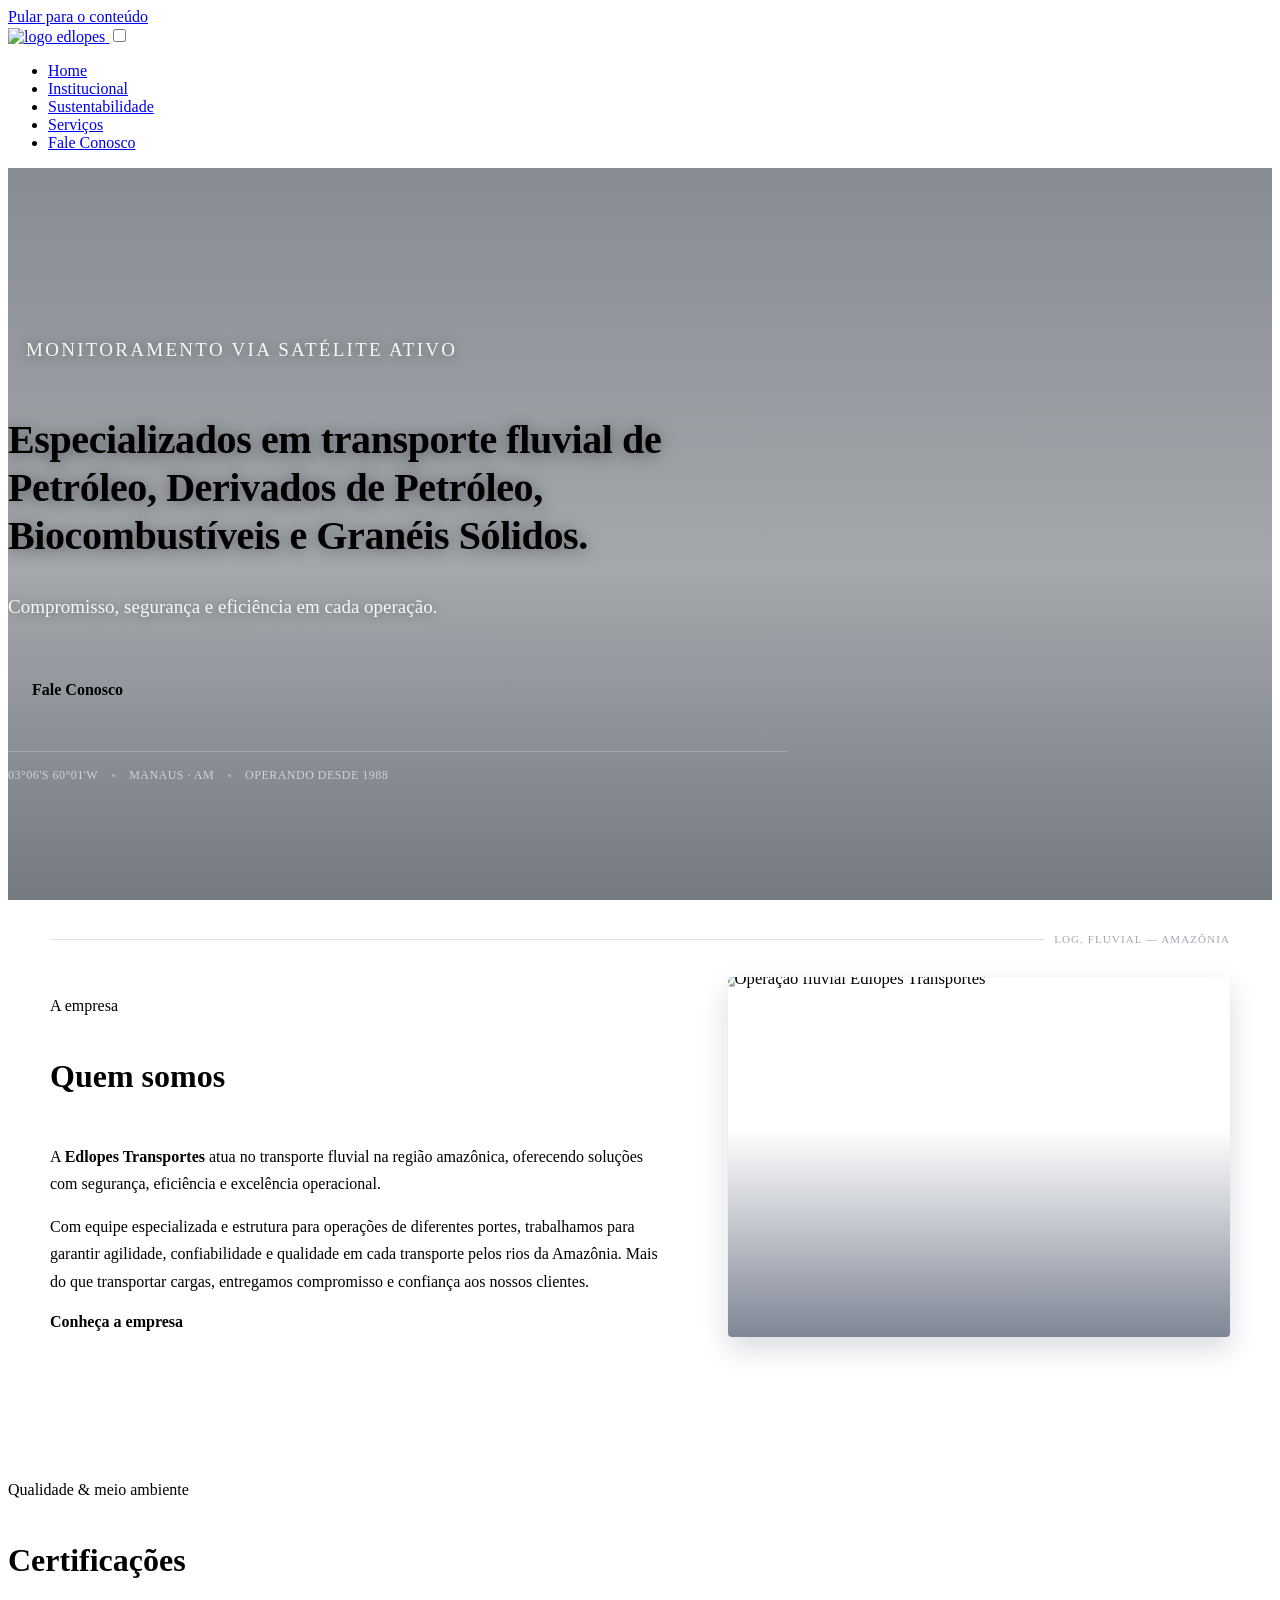
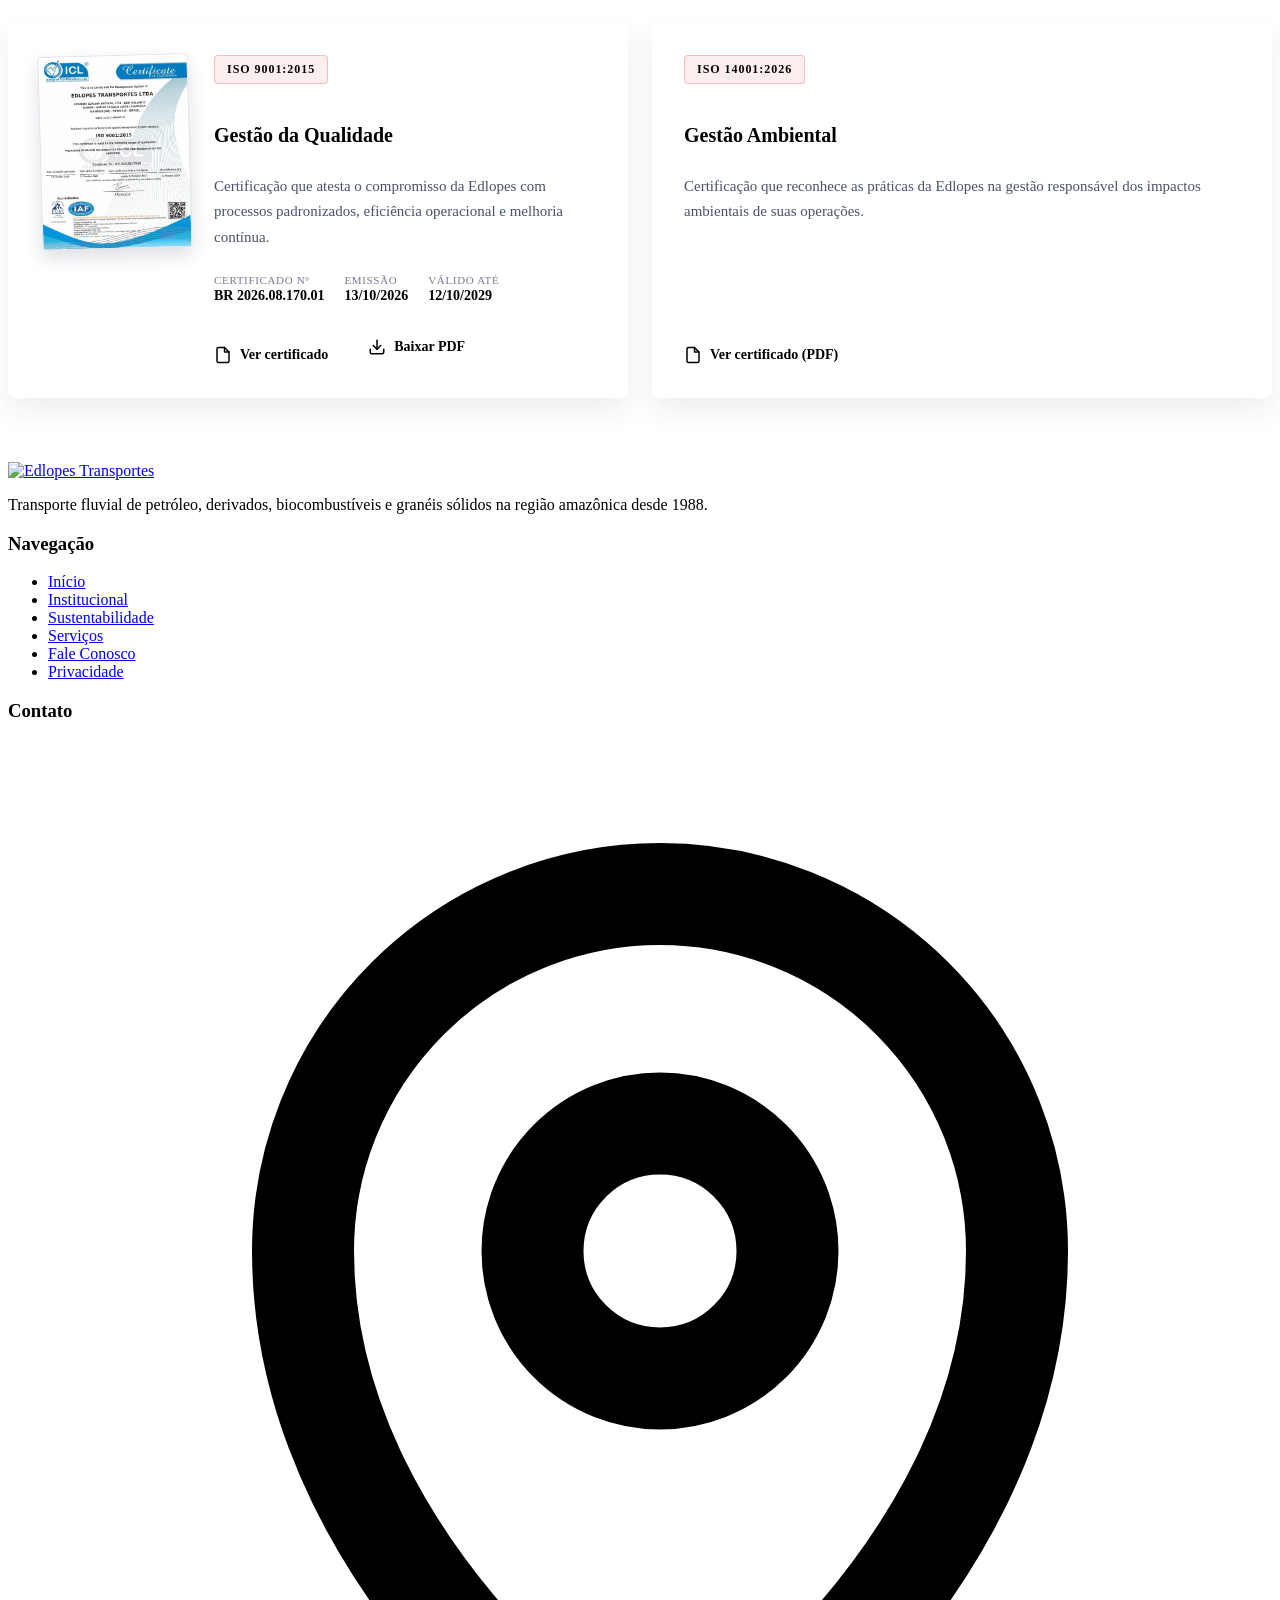
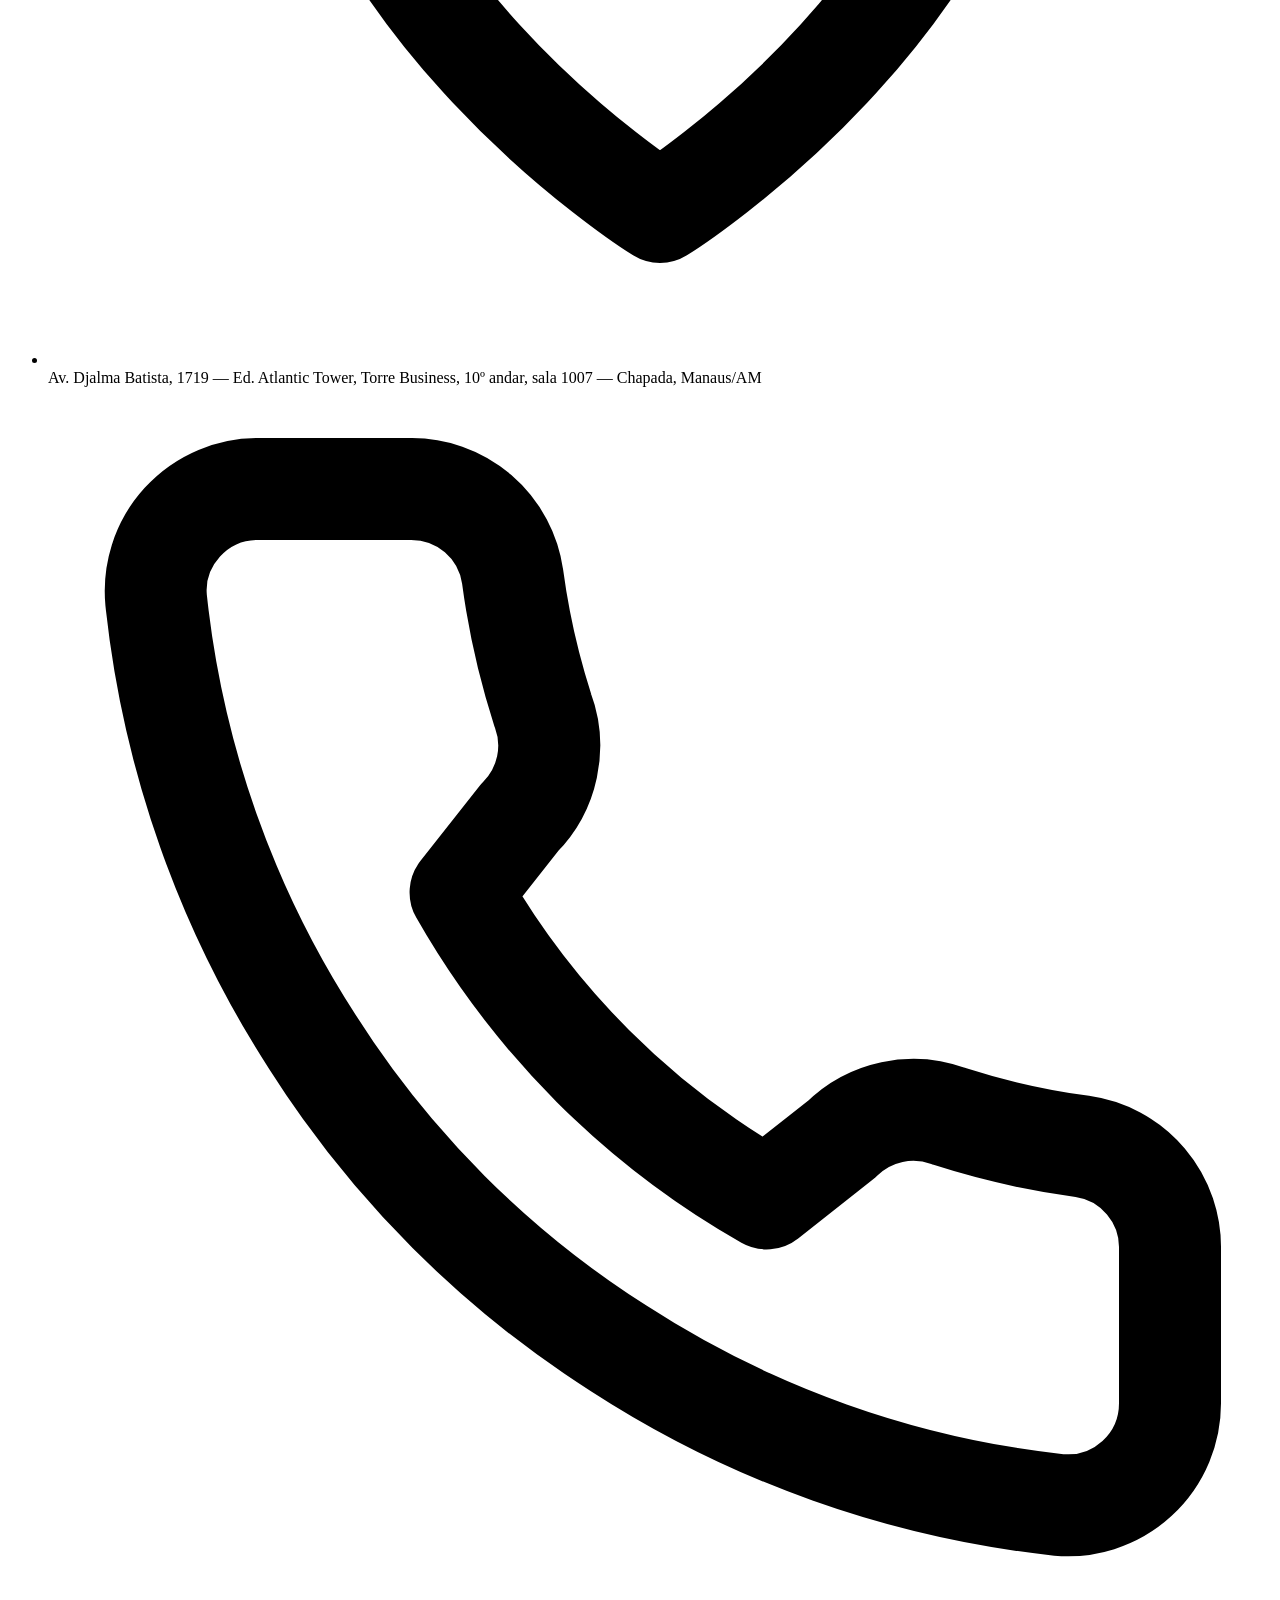
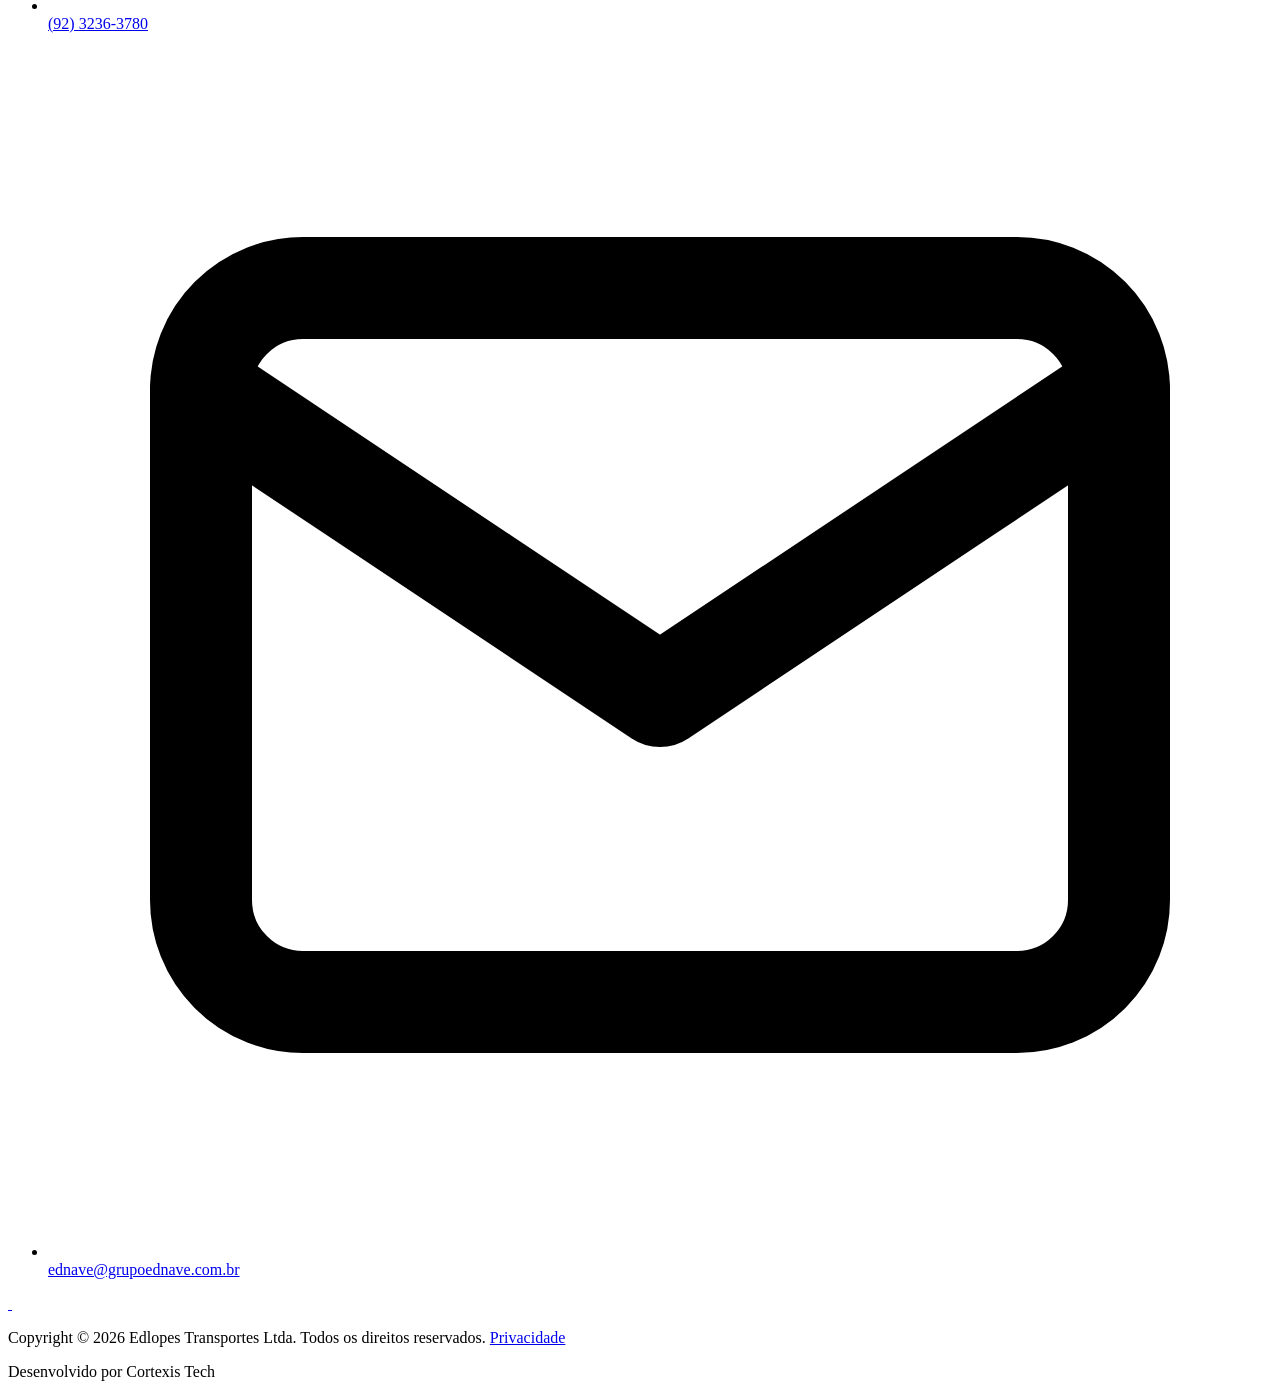
==== commit 0ca207ae: "Publica certificado ISO 9001 com miniatura e download do PDF Card do ISO 9001 na home passa a exibir" ====
--- a/index.html
+++ b/index.html
@@ -166,36 +166,89 @@
           <p class="kicker">Qualidade &amp; meio ambiente</p>
           <h2>Certificações</h2>
           <div class="cert-grid">
-            <a
-              class="cert-card"
-              href="doc/iso-9001.pdf"
-              target="_blank"
-              rel="noopener noreferrer"
-            >
-              <span class="cert-badge">ISO 9001:2015</span>
-              <h3>Gestão da Qualidade</h3>
-              <p>
-                Certificação que atesta o compromisso da Edlopes com processos
-                padronizados, eficiência operacional e melhoria contínua.
-              </p>
-              <span class="cert-link">
-                <svg
-                  viewBox="0 0 24 24"
-                  fill="none"
-                  stroke="currentColor"
-                  stroke-width="2"
-                  stroke-linecap="round"
-                  stroke-linejoin="round"
-                  aria-hidden="true"
-                >
-                  <path
-                    d="M14 2H6a2 2 0 0 0-2 2v16a2 2 0 0 0 2 2h12a2 2 0 0 0 2-2V8z"
-                  ></path>
-                  <path d="M14 2v6h6"></path>
-                </svg>
-                Ver certificado (PDF)
-              </span>
-            </a>
+            <article class="cert-card cert-card--doc">
+              <a
+                class="cert-thumb"
+                href="doc/Certificado_ICL_BR2026-08-170-01_EDLOPES_ISO9001.pdf"
+                target="_blank"
+                rel="noopener noreferrer"
+                aria-label="Abrir certificado ISO 9001:2015 (PDF)"
+              >
+                <img
+                  src="img/cert-iso9001.jpg"
+                  alt="Miniatura do certificado ISO 9001:2015 da Edlopes Transportes"
+                  width="480"
+                  height="622"
+                  loading="lazy"
+                />
+              </a>
+              <div class="cert-body">
+                <span class="cert-badge">ISO 9001:2015</span>
+                <h3>Gestão da Qualidade</h3>
+                <p>
+                  Certificação que atesta o compromisso da Edlopes com processos
+                  padronizados, eficiência operacional e melhoria contínua.
+                </p>
+                <dl class="cert-meta">
+                  <div>
+                    <dt>Certificado nº</dt>
+                    <dd>BR 2026.08.170.01</dd>
+                  </div>
+                  <div>
+                    <dt>Emissão</dt>
+                    <dd>13/10/2026</dd>
+                  </div>
+                  <div>
+                    <dt>Válido até</dt>
+                    <dd>12/10/2029</dd>
+                  </div>
+                </dl>
+                <div class="cert-actions">
+                  <a
+                    class="cert-link"
+                    href="doc/Certificado_ICL_BR2026-08-170-01_EDLOPES_ISO9001.pdf"
+                    target="_blank"
+                    rel="noopener noreferrer"
+                  >
+                    <svg
+                      viewBox="0 0 24 24"
+                      fill="none"
+                      stroke="currentColor"
+                      stroke-width="2"
+                      stroke-linecap="round"
+                      stroke-linejoin="round"
+                      aria-hidden="true"
+                    >
+                      <path
+                        d="M14 2H6a2 2 0 0 0-2 2v16a2 2 0 0 0 2 2h12a2 2 0 0 0 2-2V8z"
+                      ></path>
+                      <path d="M14 2v6h6"></path>
+                    </svg>
+                    Ver certificado
+                  </a>
+                  <a
+                    class="cert-download"
+                    href="doc/Certificado_ICL_BR2026-08-170-01_EDLOPES_ISO9001.pdf"
+                    download="Edlopes_Certificado_ISO9001.pdf"
+                  >
+                    <svg
+                      viewBox="0 0 24 24"
+                      fill="none"
+                      stroke="currentColor"
+                      stroke-width="2"
+                      stroke-linecap="round"
+                      stroke-linejoin="round"
+                      aria-hidden="true"
+                    >
+                      <path d="M21 15v4a2 2 0 0 1-2 2H5a2 2 0 0 1-2-2v-4"></path>
+                      <path d="M7 10l5 5 5-5"></path>
+                      <path d="M12 15V3"></path>
+                    </svg>
+                    Baixar PDF
+                  </a>
+                </div>
+              </div>
+            </article>
             <a
               class="cert-card"
               href="doc/iso-14001.pdf"
--- a/css/main.css
+++ b/css/main.css
@@ -364,6 +364,143 @@
     color: var(--red-edlopes);
 }
 
+/* Card com miniatura do certificado e ações (ver / baixar) */
+.cert-card--doc {
+    display: grid;
+    grid-template-columns: 150px 1fr;
+    gap: 24px;
+    align-items: start;
+}
+
+.cert-thumb {
+    position: relative;
+    display: block;
+    border-radius: 4px;
+    overflow: hidden;
+    border: 1px solid rgba(20, 33, 61, 0.12);
+    box-shadow: 0 8px 18px rgba(20, 33, 61, 0.14);
+    transform: rotate(-1.5deg);
+    transition: transform 0.3s ease, box-shadow 0.3s ease;
+}
+
+.cert-thumb img {
+    display: block;
+    width: 100%;
+    height: auto;
+}
+
+.cert-thumb::after {
+    content: "Ampliar";
+    position: absolute;
+    inset: auto 0 0 0;
+    padding: 8px;
+    font-size: 12px;
+    font-weight: 700;
+    letter-spacing: 0.04em;
+    text-align: center;
+    color: var(--branco);
+    background: rgba(20, 33, 61, 0.82);
+    opacity: 0;
+    transition: opacity 0.25s;
+}
+
+.cert-thumb:hover,
+.cert-thumb:focus-visible {
+    transform: rotate(0) scale(1.03);
+    box-shadow: 0 14px 28px rgba(20, 33, 61, 0.22);
+}
+
+.cert-thumb:hover::after,
+.cert-thumb:focus-visible::after {
+    opacity: 1;
+}
+
+.cert-body {
+    display: flex;
+    flex-direction: column;
+    align-items: flex-start;
+    height: 100%;
+}
+
+.cert-meta {
+    display: grid;
+    grid-template-columns: repeat(3, auto);
+    gap: 4px 20px;
+    margin: 0 0 24px;
+}
+
+.cert-meta dt {
+    font-family: var(--font-mono);
+    font-size: 11px;
+    letter-spacing: 0.06em;
+    text-transform: uppercase;
+    color: rgba(20, 33, 61, 0.6);
+}
+
+.cert-meta dd {
+    margin: 2px 0 0;
+    font-size: 14px;
+    font-weight: 700;
+    white-space: nowrap;
+}
+
+.cert-actions {
+    display: flex;
+    flex-wrap: wrap;
+    align-items: center;
+    gap: 16px 24px;
+    margin-top: auto;
+}
+
+.cert-card--doc .cert-link {
+    color: var(--azul-edlopes);
+    text-decoration: none;
+}
+
+.cert-card--doc:hover .cert-link {
+    color: var(--azul-edlopes);
+}
+
+.cert-card--doc .cert-link:hover {
+    color: var(--red-edlopes);
+}
+
+.cert-download {
+    display: inline-flex;
+    align-items: center;
+    gap: 8px;
+    font-weight: 700;
+    font-size: 14px;
+    color: var(--branco);
+    background: var(--red-edlopes);
+    border-radius: 4px;
+    padding: 10px 16px;
+    text-decoration: none;
+    transition: background 0.25s, transform 0.25s;
+}
+
+.cert-download svg {
+    width: 18px;
+    height: 18px;
+    flex-shrink: 0;
+}
+
+.cert-download:hover,
+.cert-download:focus-visible {
+    background: var(--azul-edlopes);
+    transform: translateY(-1px);
+}
+
+@media (max-width: 1100px) {
+    .cert-card--doc {
+        grid-template-columns: 1fr;
+    }
+
+    .cert-thumb {
+        width: 160px;
+    }
+}
+
 @media (max-width: 900px) {
     .home-certifications {
         padding: 48px 0;
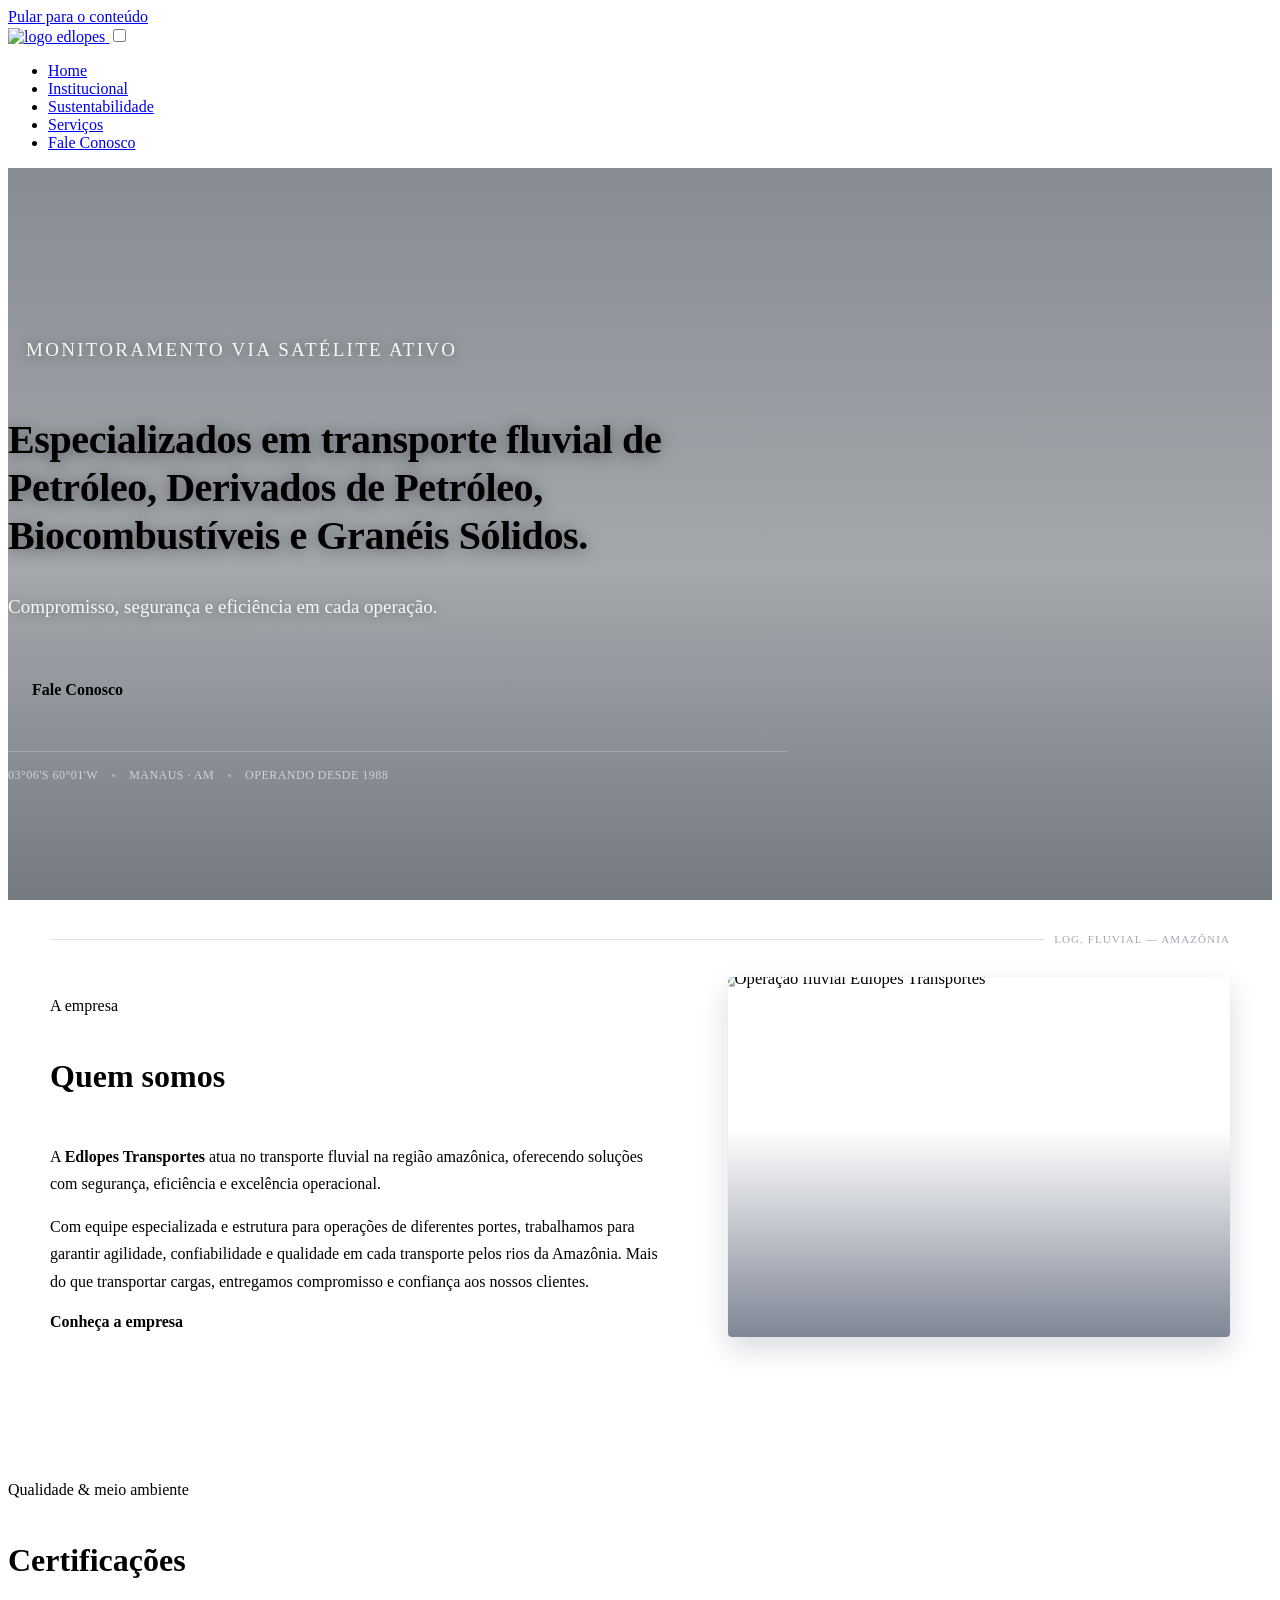
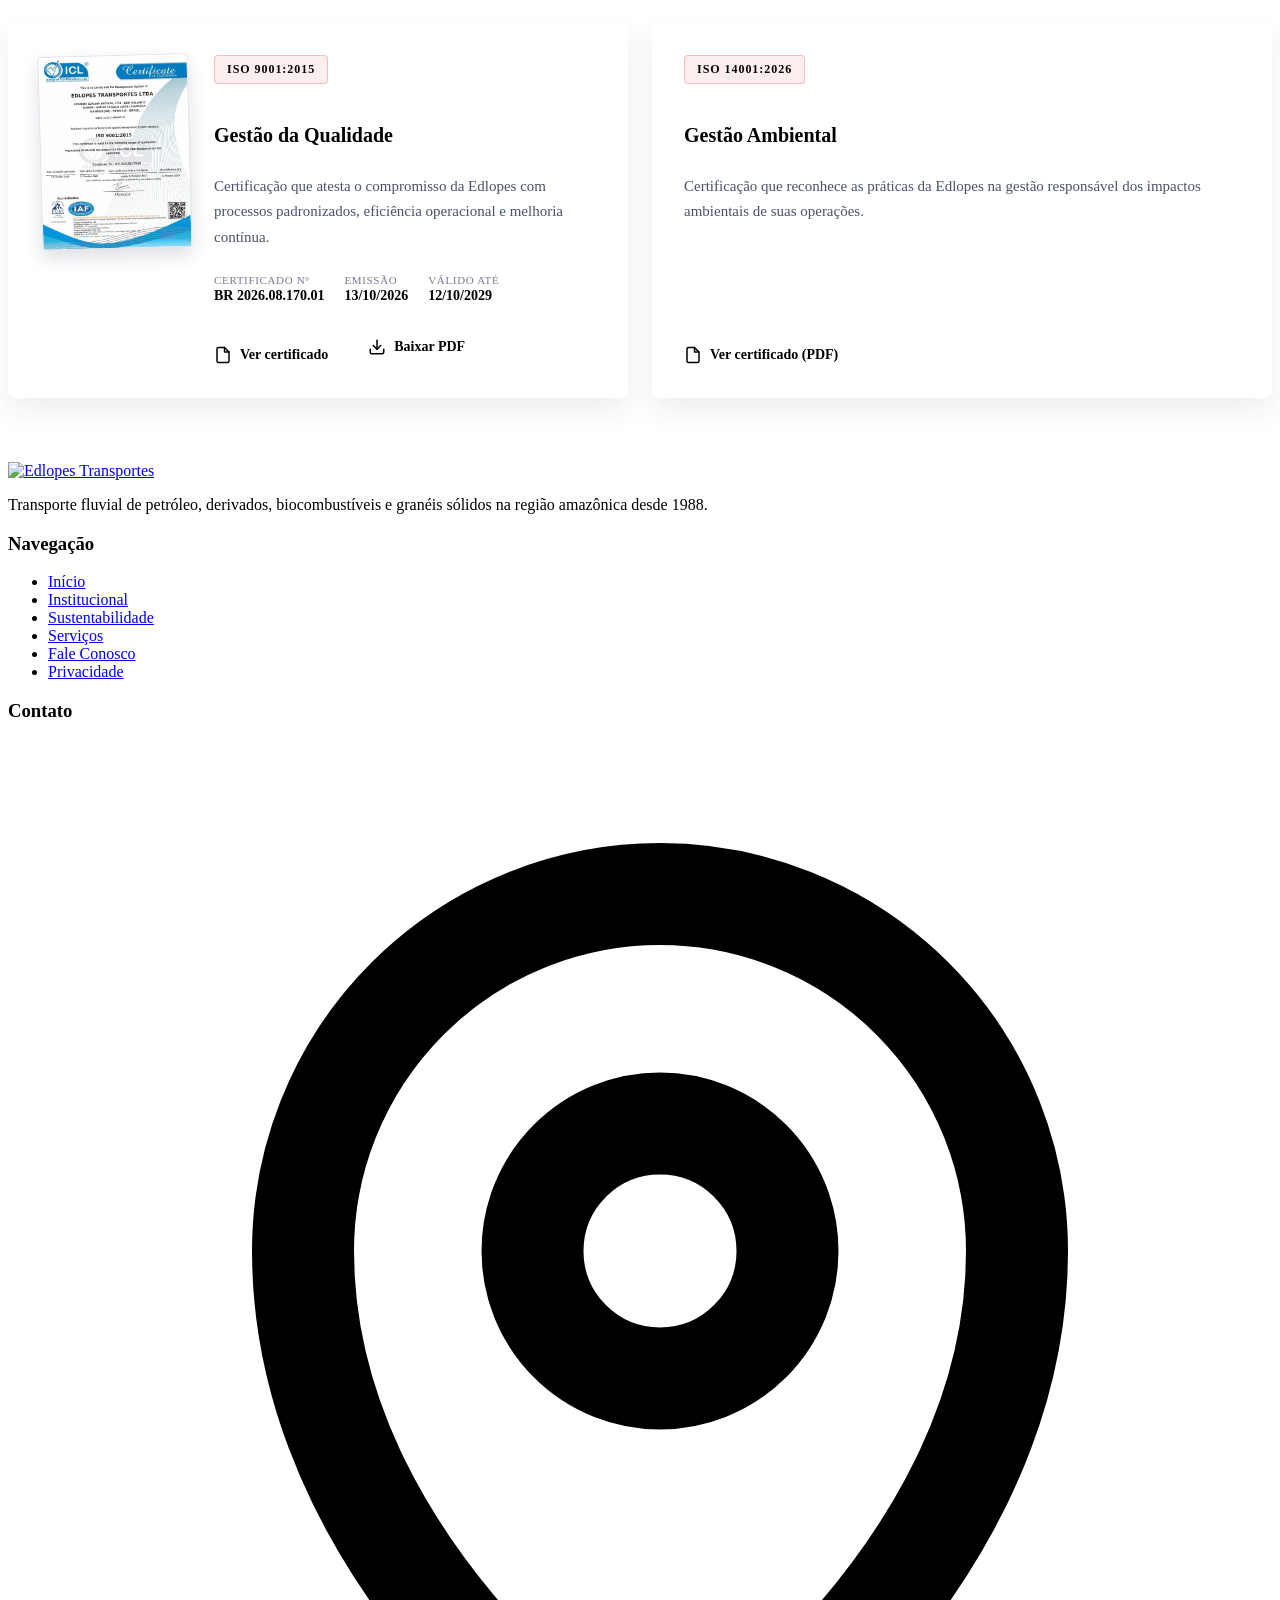
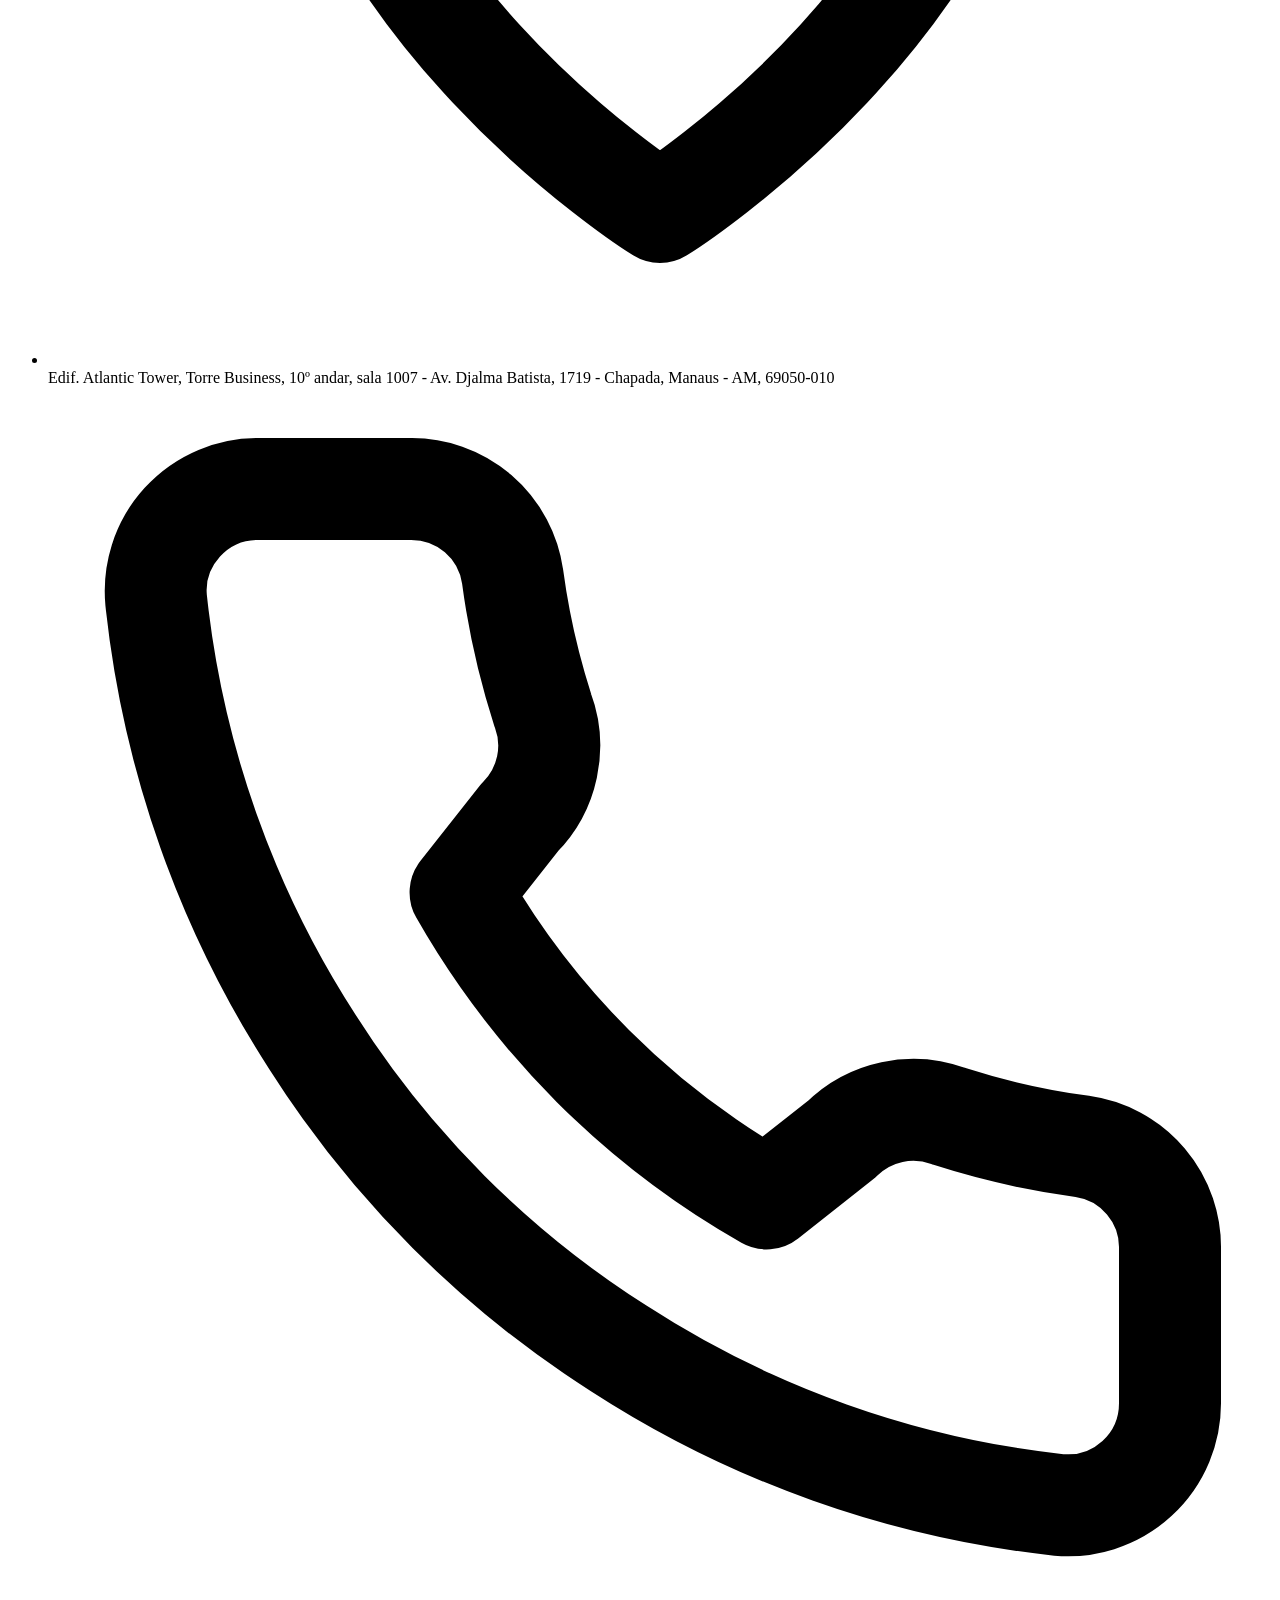
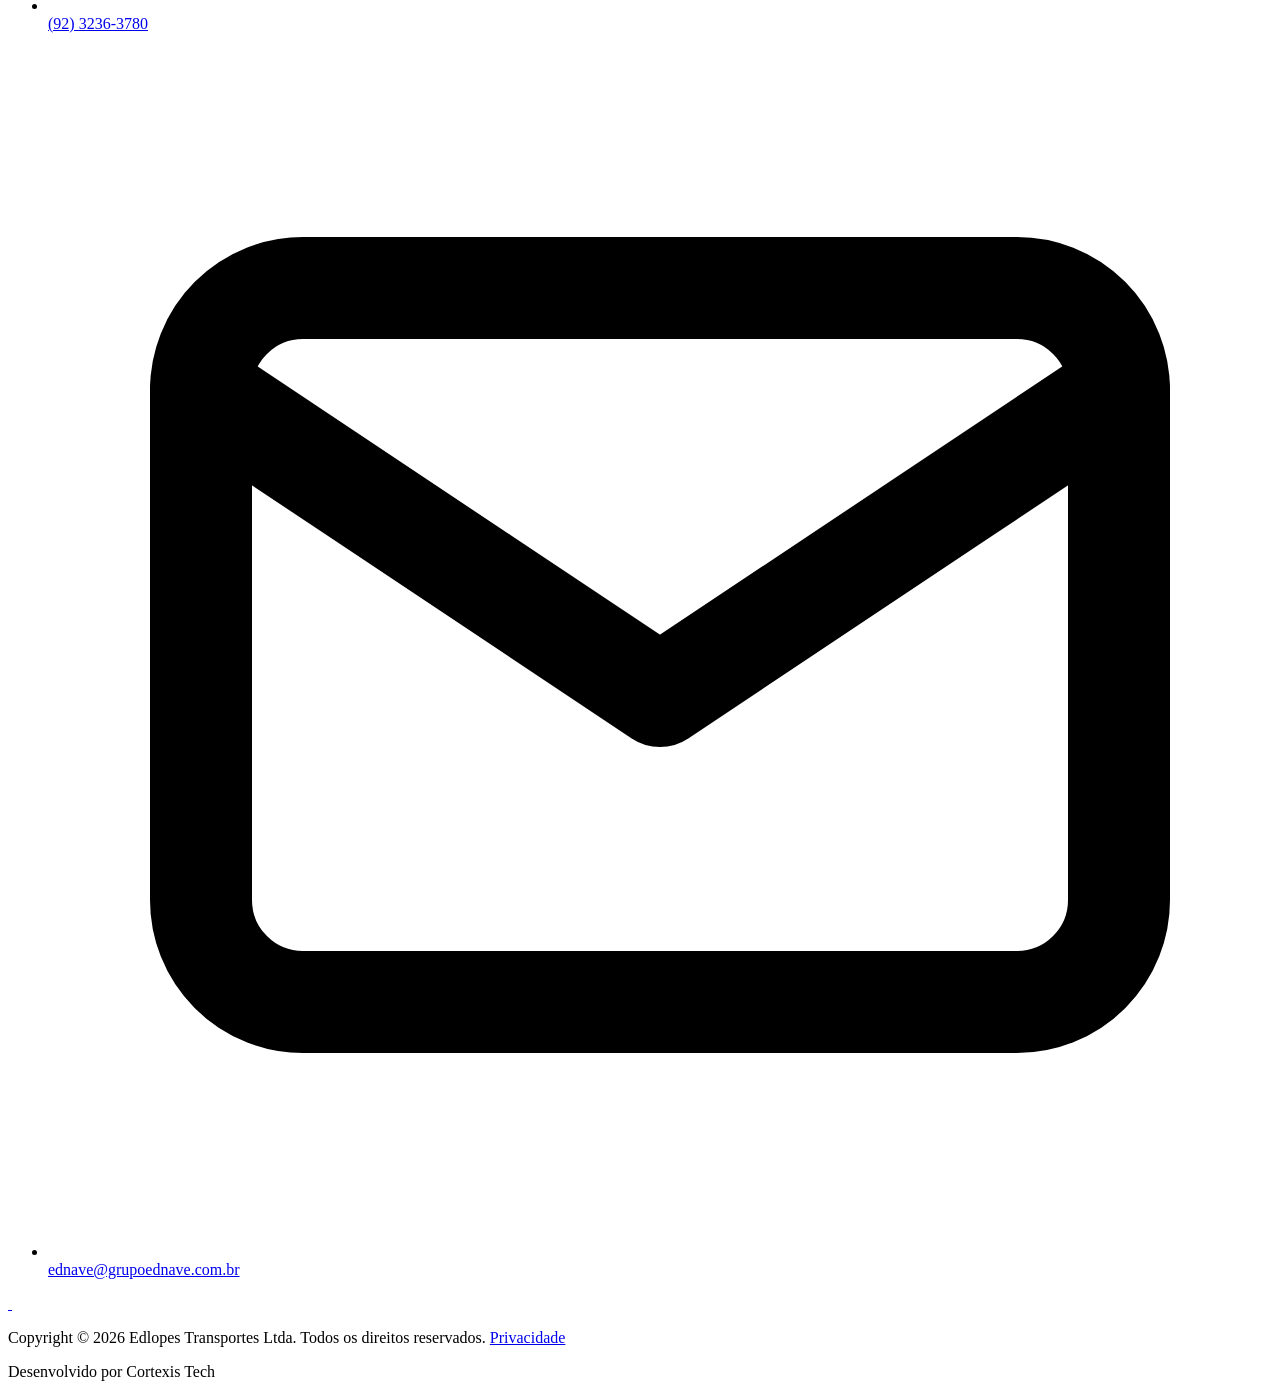
==== commit 44362704: "Atualiza endereço da empresa em todas as páginas Endereço completo com edifício, torre, andar, sala," ====
--- a/index.html
+++ b/index.html
@@ -45,9 +45,10 @@
         "foundingDate": "1988",
         "address": {
           "@type": "PostalAddress",
-          "streetAddress": "Av. Djalma Batista, 1719, Ed. Atlantic Tower, Torre Business, 10º andar, sala 1007",
+          "streetAddress": "Edif. Atlantic Tower, Torre Business, 10º andar, sala 1007 - Av. Djalma Batista, 1719 - Chapada",
           "addressLocality": "Manaus",
           "addressRegion": "AM",
+          "postalCode": "69050-010",
           "addressCountry": "BR"
         },
         "sameAs": [
@@ -333,8 +334,7 @@
                 <circle cx="12" cy="10" r="2.5"></circle>
               </svg>
               <span
-                >Av. Djalma Batista, 1719 — Ed. Atlantic Tower, Torre Business,
-                10º andar, sala 1007 — Chapada, Manaus/AM</span
+                >Edif. Atlantic Tower, Torre Business, 10º andar, sala 1007 - Av. Djalma Batista, 1719 - Chapada, Manaus - AM, 69050-010</span
               >
             </li>
             <li>
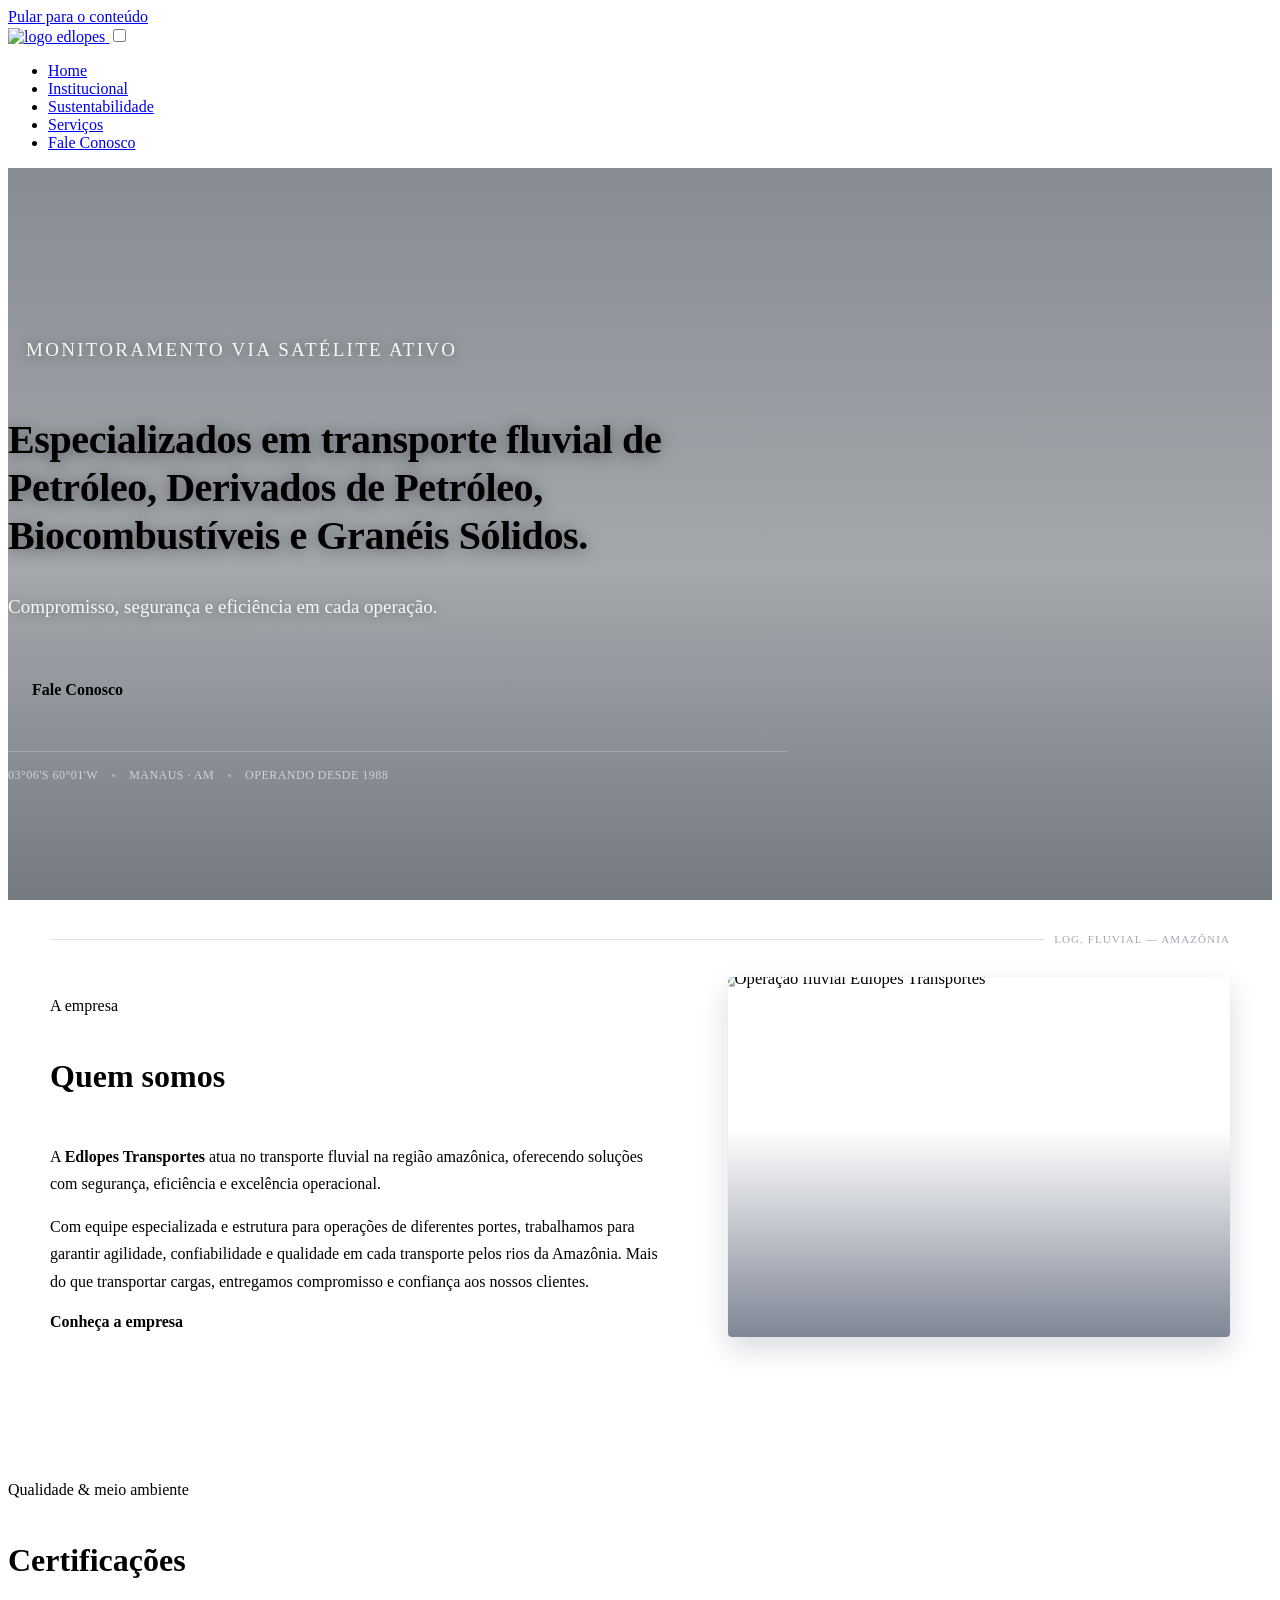
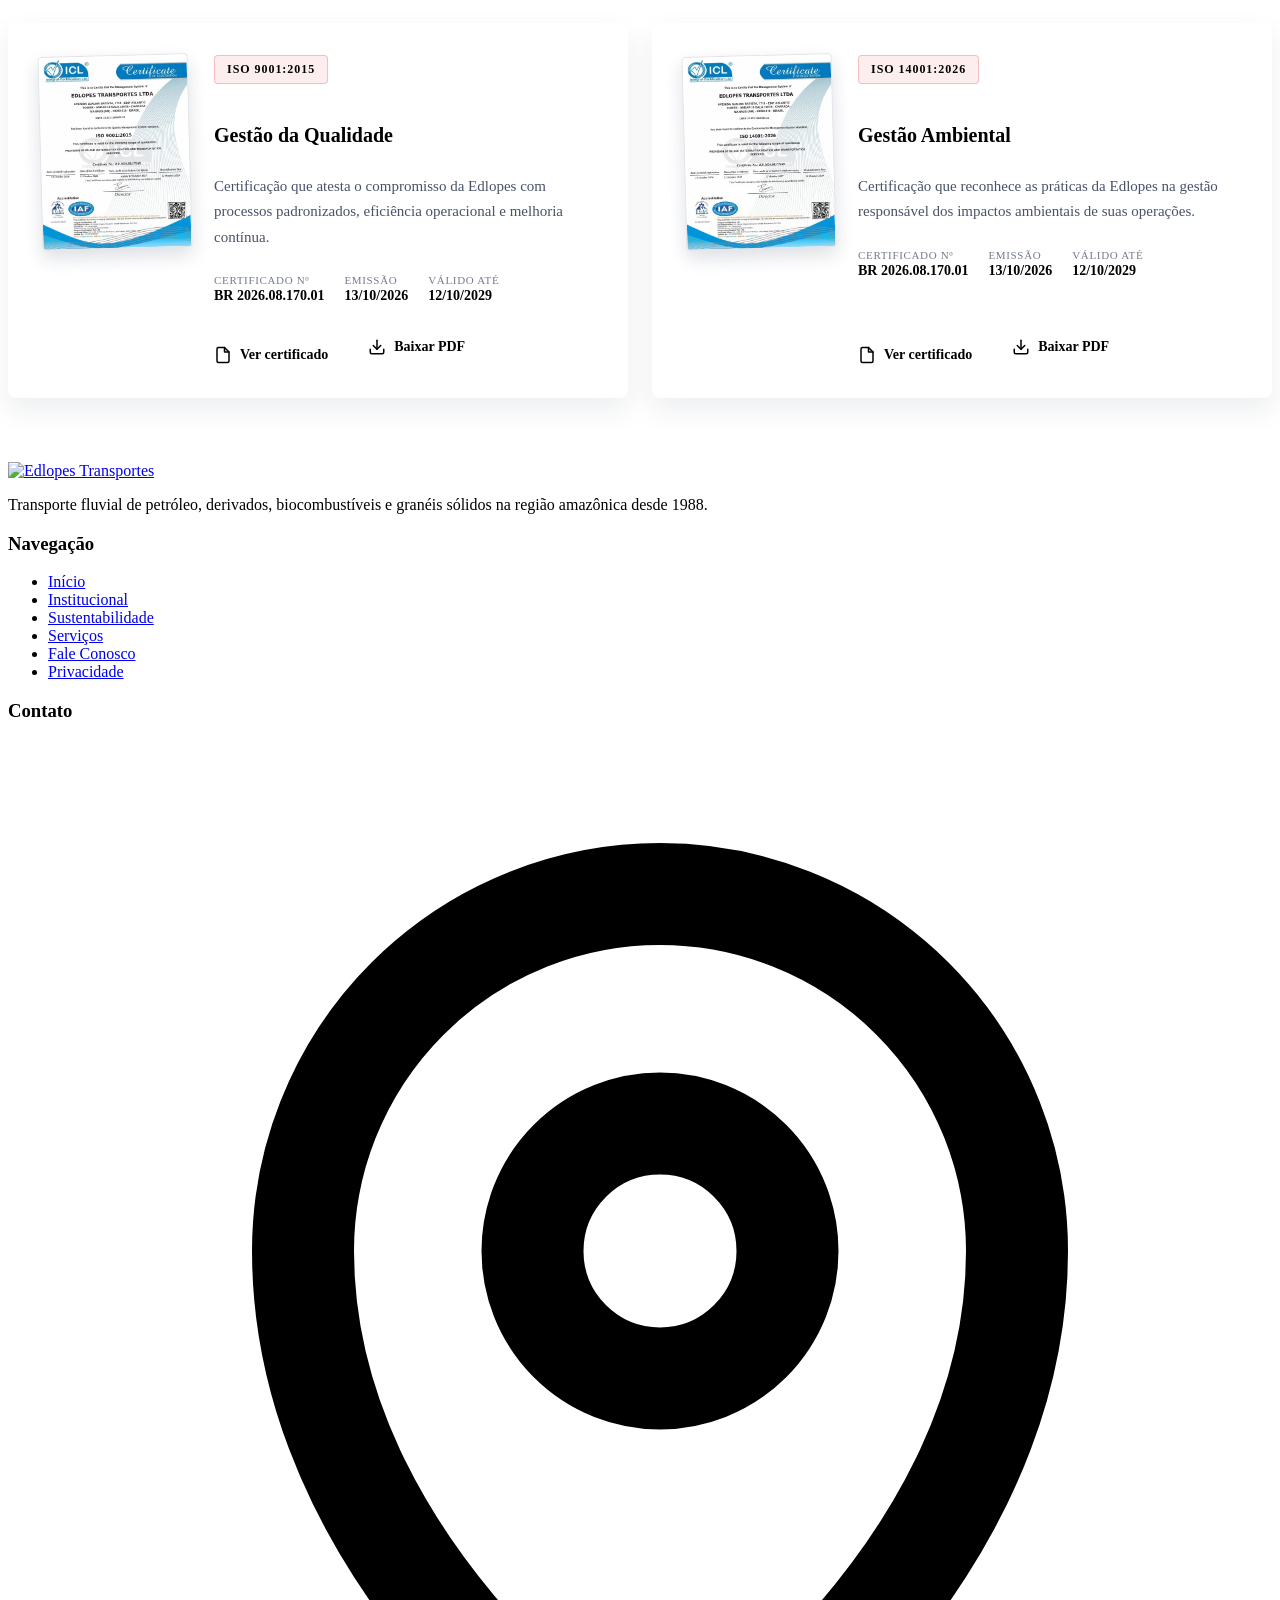
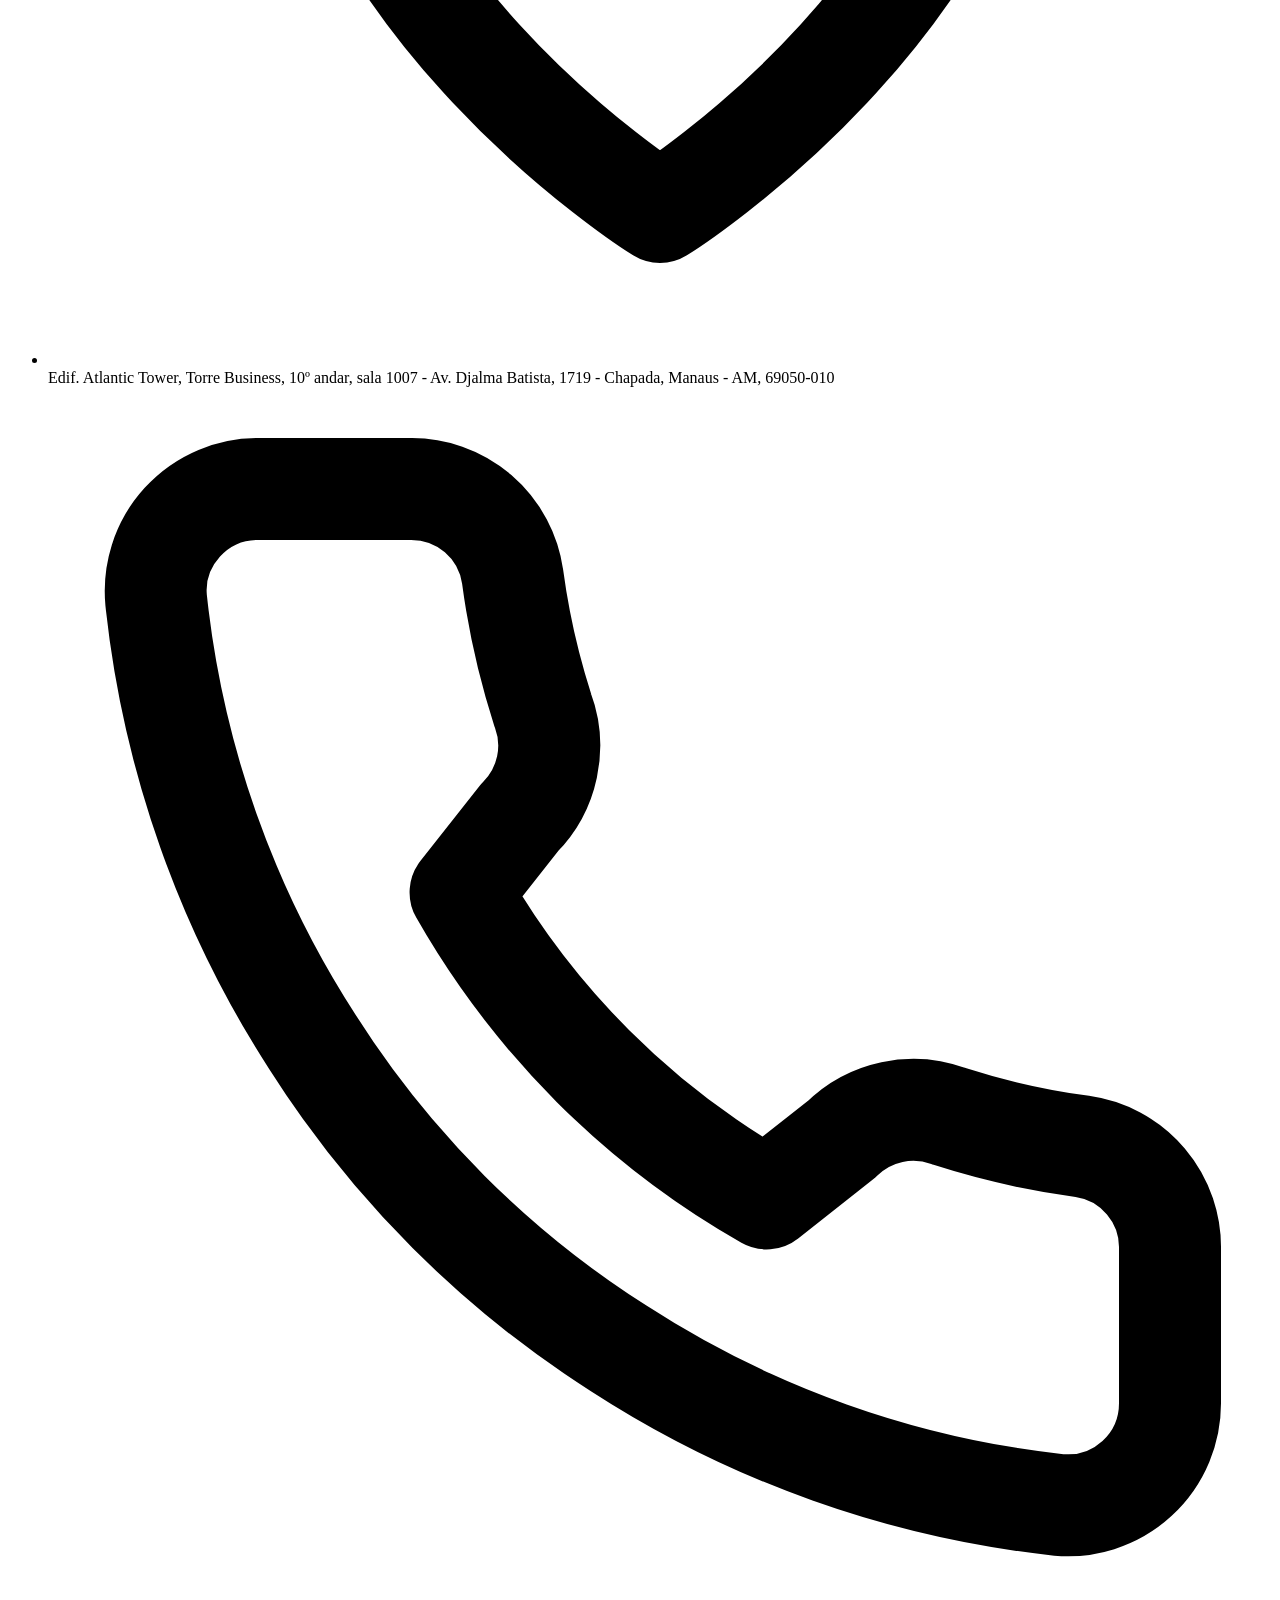
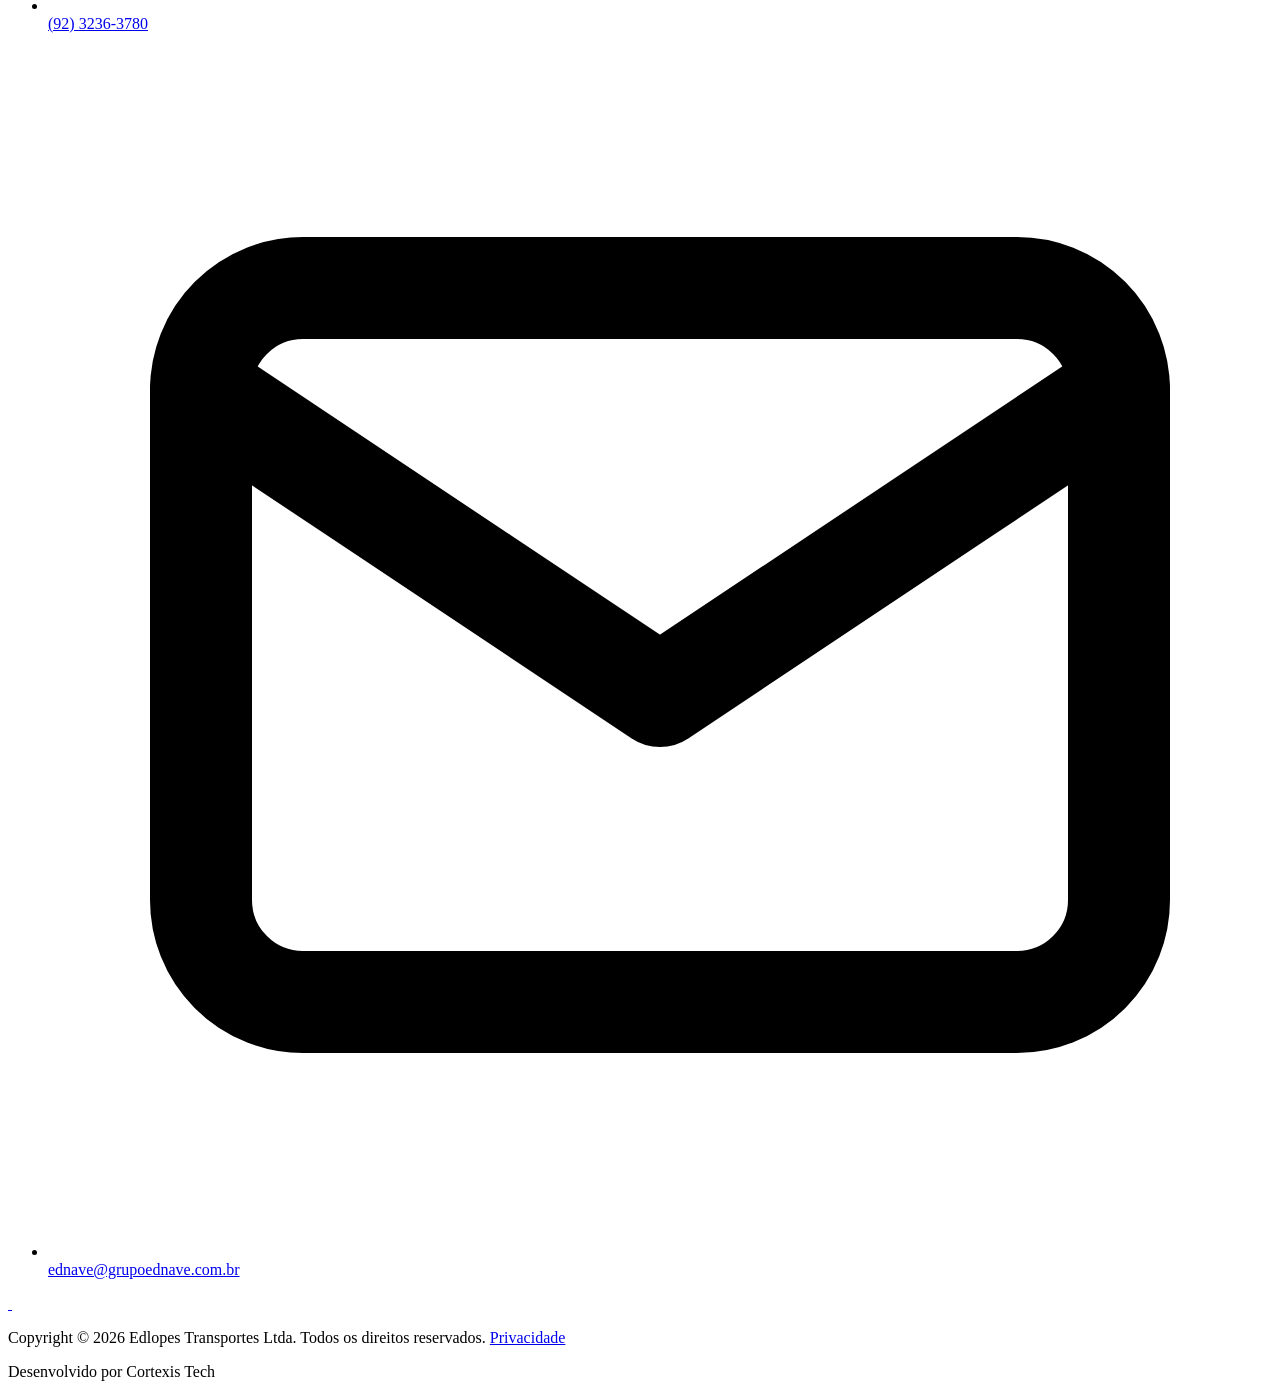
==== commit 8f70e572: "Publica certificado ISO 14001 com miniatura e download do PDF Card do ISO 14001 na home passa a exib" ====
--- a/index.html
+++ b/index.html
@@ -250,36 +250,89 @@
                 </div>
               </div>
             </article>
-            <a
-              class="cert-card"
-              href="doc/iso-14001.pdf"
-              target="_blank"
-              rel="noopener noreferrer"
-            >
-              <span class="cert-badge">ISO 14001:2026</span>
-              <h3>Gestão Ambiental</h3>
-              <p>
-                Certificação que reconhece as práticas da Edlopes na gestão
-                responsável dos impactos ambientais de suas operações.
-              </p>
-              <span class="cert-link">
-                <svg
-                  viewBox="0 0 24 24"
-                  fill="none"
-                  stroke="currentColor"
-                  stroke-width="2"
-                  stroke-linecap="round"
-                  stroke-linejoin="round"
-                  aria-hidden="true"
-                >
-                  <path
-                    d="M14 2H6a2 2 0 0 0-2 2v16a2 2 0 0 0 2 2h12a2 2 0 0 0 2-2V8z"
-                  ></path>
-                  <path d="M14 2v6h6"></path>
-                </svg>
-                Ver certificado (PDF)
-              </span>
-            </a>
+            <article class="cert-card cert-card--doc">
+              <a
+                class="cert-thumb"
+                href="doc/Certificado_ICL_BR2026-08-170-01_EDLOPES_ISO14001.pdf"
+                target="_blank"
+                rel="noopener noreferrer"
+                aria-label="Abrir certificado ISO 14001:2026 (PDF)"
+              >
+                <img
+                  src="img/cert-iso14001.jpg"
+                  alt="Miniatura do certificado ISO 14001:2026 da Edlopes Transportes"
+                  width="480"
+                  height="622"
+                  loading="lazy"
+                />
+              </a>
+              <div class="cert-body">
+                <span class="cert-badge">ISO 14001:2026</span>
+                <h3>Gestão Ambiental</h3>
+                <p>
+                  Certificação que reconhece as práticas da Edlopes na gestão
+                  responsável dos impactos ambientais de suas operações.
+                </p>
+                <dl class="cert-meta">
+                  <div>
+                    <dt>Certificado nº</dt>
+                    <dd>BR 2026.08.170.01</dd>
+                  </div>
+                  <div>
+                    <dt>Emissão</dt>
+                    <dd>13/10/2026</dd>
+                  </div>
+                  <div>
+                    <dt>Válido até</dt>
+                    <dd>12/10/2029</dd>
+                  </div>
+                </dl>
+                <div class="cert-actions">
+                  <a
+                    class="cert-link"
+                    href="doc/Certificado_ICL_BR2026-08-170-01_EDLOPES_ISO14001.pdf"
+                    target="_blank"
+                    rel="noopener noreferrer"
+                  >
+                    <svg
+                      viewBox="0 0 24 24"
+                      fill="none"
+                      stroke="currentColor"
+                      stroke-width="2"
+                      stroke-linecap="round"
+                      stroke-linejoin="round"
+                      aria-hidden="true"
+                    >
+                      <path
+                        d="M14 2H6a2 2 0 0 0-2 2v16a2 2 0 0 0 2 2h12a2 2 0 0 0 2-2V8z"
+                      ></path>
+                      <path d="M14 2v6h6"></path>
+                    </svg>
+                    Ver certificado
+                  </a>
+                  <a
+                    class="cert-download"
+                    href="doc/Certificado_ICL_BR2026-08-170-01_EDLOPES_ISO14001.pdf"
+                    download="Edlopes_Certificado_ISO14001.pdf"
+                  >
+                    <svg
+                      viewBox="0 0 24 24"
+                      fill="none"
+                      stroke="currentColor"
+                      stroke-width="2"
+                      stroke-linecap="round"
+                      stroke-linejoin="round"
+                      aria-hidden="true"
+                    >
+                      <path d="M21 15v4a2 2 0 0 1-2 2H5a2 2 0 0 1-2-2v-4"></path>
+                      <path d="M7 10l5 5 5-5"></path>
+                      <path d="M12 15V3"></path>
+                    </svg>
+                    Baixar PDF
+                  </a>
+                </div>
+              </div>
+            </article>
           </div>
         </div>
       </section>
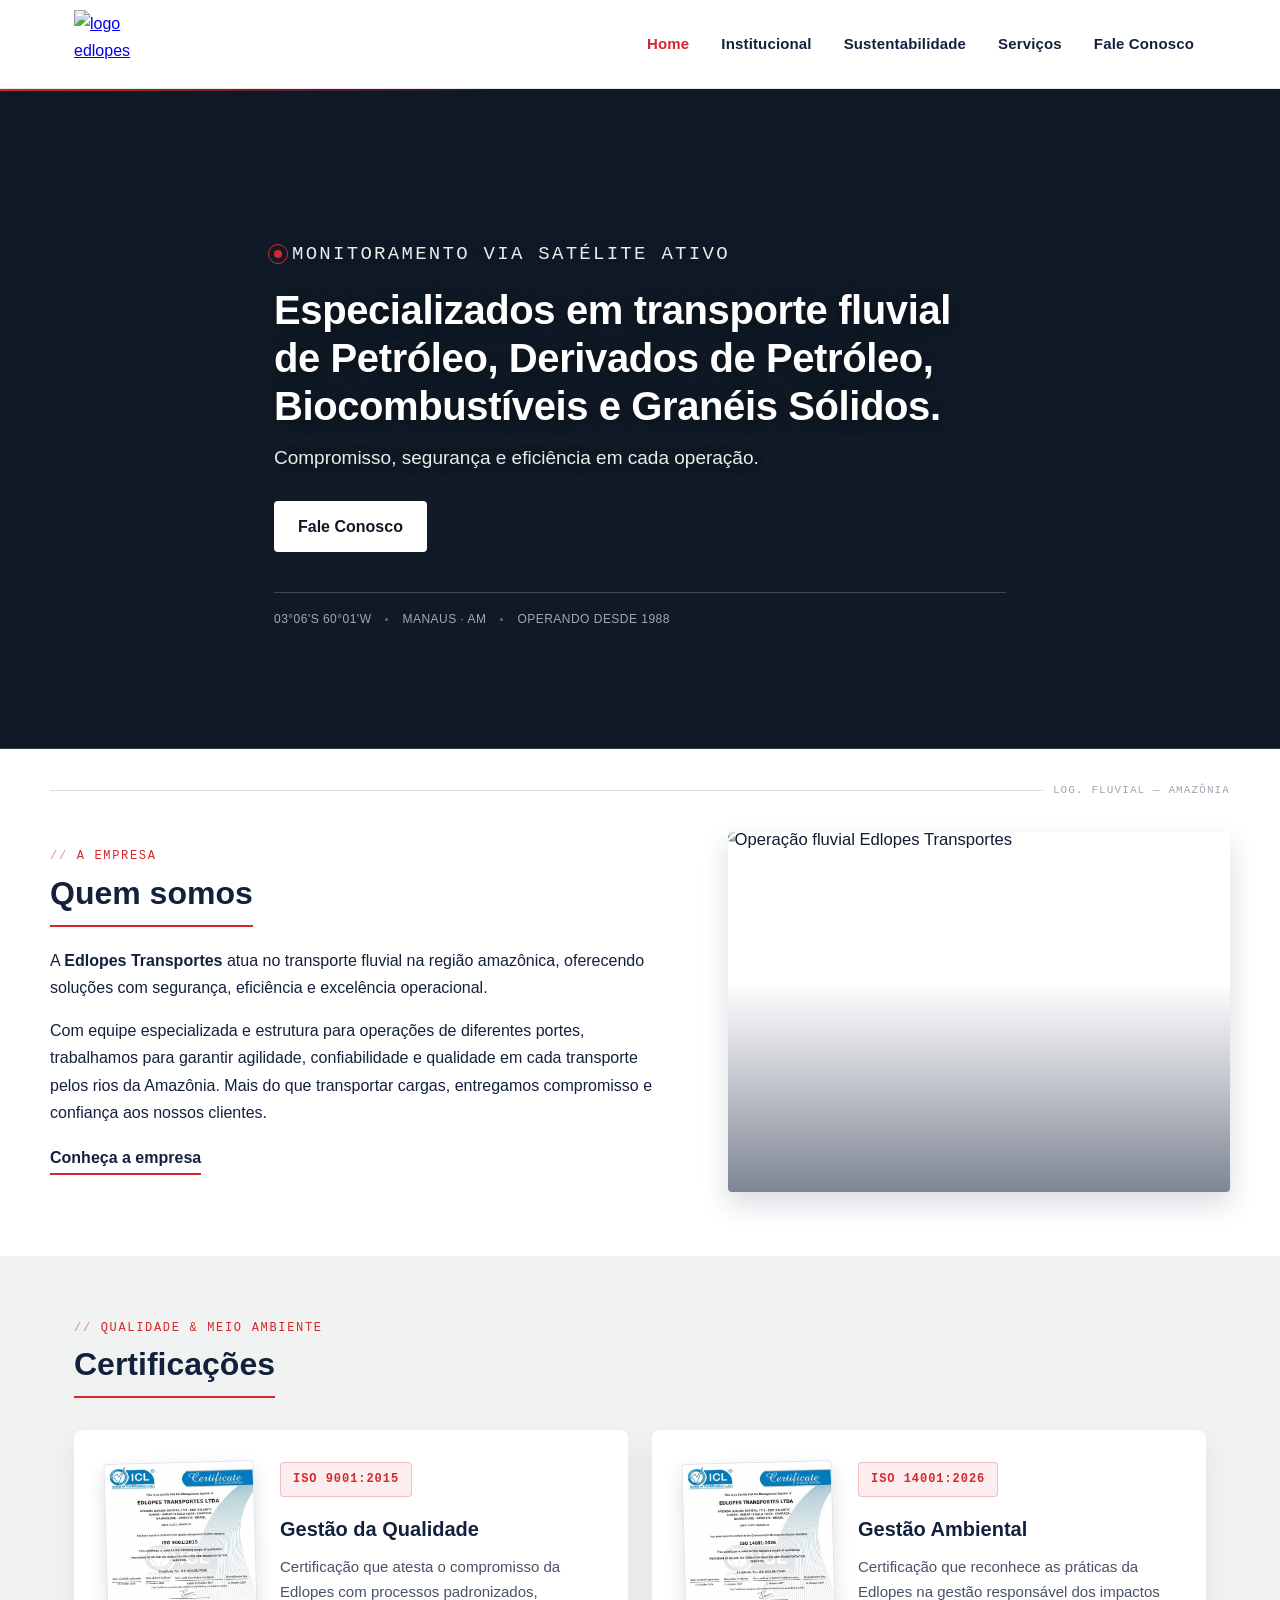
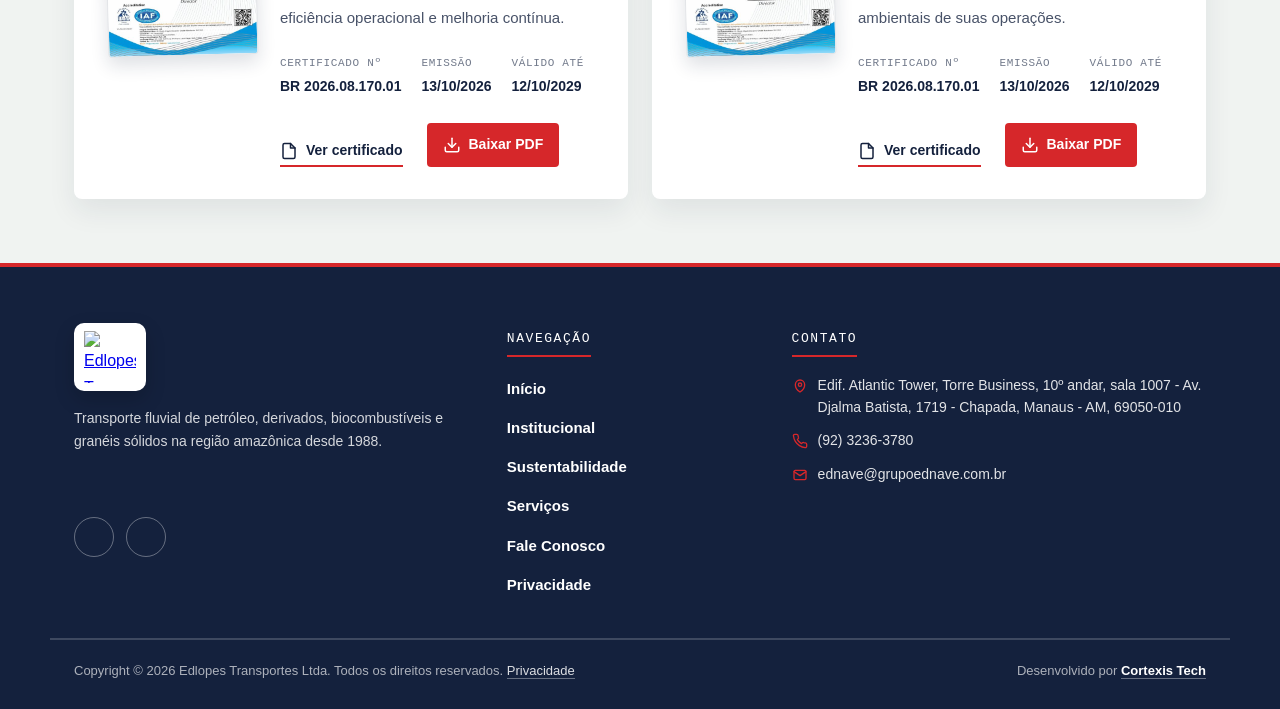
==== commit 61c63ec8: "Adiciona link do site da desenvolvedora no rodapé O crédito "Cortexis Tech" em todas as páginas pass" ====
--- a/index.html
+++ b/index.html
@@ -451,7 +451,7 @@
           Copyright © 2026 Edlopes Transportes Ltda. Todos os direitos
           reservados. <a href="privacidade.html">Privacidade</a>
         </p>
-        <p class="footer-credit">Desenvolvido por <span>Cortexis Tech</span></p>
+        <p class="footer-credit">Desenvolvido por <a href="https://www.cortexistech.com" target="_blank" rel="noopener">Cortexis Tech</a></p>
       </div>
     </footer>
   </body>
--- a/css/layout.css
+++ b/css/layout.css
@@ -0,0 +1,579 @@
+* {
+    box-sizing: border-box;
+    margin: 0;
+    padding: 0;
+    font-family: var(--font-display);
+}
+
+@font-face {
+    font-family: 'IBM Plex Sans';
+    src: url("../fonts/IBMPlexSans-Variable.woff2") format("woff2");
+    font-weight: 400 700;
+    font-style: normal;
+    font-display: swap;
+}
+
+@font-face {
+    font-family: 'IBM Plex Mono';
+    src: url("../fonts/IBMPlexMono-Regular.woff2") format("woff2");
+    font-weight: 400;
+    font-style: normal;
+    font-display: swap;
+}
+
+@font-face {
+    font-family: 'IBM Plex Mono';
+    src: url("../fonts/IBMPlexMono-Medium.woff2") format("woff2");
+    font-weight: 500;
+    font-style: normal;
+    font-display: swap;
+}
+
+@font-face {
+    font-family: 'IBM Plex Mono';
+    src: url("../fonts/IBMPlexMono-SemiBold.woff2") format("woff2");
+    font-weight: 600;
+    font-style: normal;
+    font-display: swap;
+}
+
+:root {
+    --font-display: 'IBM Plex Sans', -apple-system, BlinkMacSystemFont, sans-serif;
+    --font-mono: 'IBM Plex Mono', ui-monospace, 'SFMono-Regular', Menlo, monospace;
+    --cinza-claro: #F0F3F1;
+    --branco: #ffffff;
+    --azul-escuro: #101A26;
+    --azul-medio: #2C5F74;
+    --azul-claro: #00A8FF;
+    --red-edlopes: #D6272A;
+    --azul-edlopes: #14213D;
+    --header-height: 88px;
+    --max-width: 1180px;
+}
+
+html {
+    scroll-behavior: smooth;
+    -webkit-font-smoothing: antialiased;
+    -moz-osx-font-smoothing: grayscale;
+    text-rendering: optimizeLegibility;
+}
+
+body {
+    min-height: 100vh;
+    display: flex;
+    flex-direction: column;
+    color: var(--azul-edlopes);
+    background: var(--branco);
+    overflow-x: hidden;
+    line-height: 1.7;
+}
+
+h1, h2, h3 {
+    text-wrap: balance;
+    line-height: 1.25;
+    font-weight: 700;
+}
+
+p, li {
+    text-wrap: pretty;
+}
+
+main {
+    flex: 1;
+    width: 100%;
+}
+
+img {
+    max-width: 100%;
+    height: auto;
+}
+
+.container {
+    max-width: var(--max-width);
+    margin: 0 auto;
+    padding: 0 24px;
+    width: 100%;
+}
+
+.skip-link {
+    position: absolute;
+    top: -48px;
+    left: 16px;
+    z-index: 1000;
+    background: var(--azul-edlopes);
+    color: var(--branco);
+    font-weight: 700;
+    font-size: 14px;
+    padding: 12px 20px;
+    border-radius: 0 0 6px 6px;
+    text-decoration: none;
+    transition: top 0.2s ease;
+}
+
+.skip-link:focus {
+    top: 0;
+}
+
+header {
+    background: var(--branco);
+    border-bottom: 1px solid #e6e8ee;
+    position: sticky;
+    top: 0;
+    z-index: 100;
+    box-shadow: 0 2px 12px rgba(20, 33, 61, 0.06);
+}
+
+header nav {
+    display: flex;
+    justify-content: space-between;
+    align-items: center;
+    gap: 24px;
+    min-height: var(--header-height);
+    position: relative;
+}
+
+.logo {
+    display: flex;
+    align-items: center;
+    flex-shrink: 0;
+}
+
+.logo img {
+    height: 68px;
+    width: auto;
+    display: block;
+    object-fit: contain;
+}
+
+.menu-toggle {
+    display: none;
+}
+
+.menu-btn {
+    display: none;
+    width: 42px;
+    height: 42px;
+    border: 0;
+    background: transparent;
+    cursor: pointer;
+    padding: 8px;
+    flex-direction: column;
+    justify-content: center;
+    gap: 6px;
+}
+
+.menu-btn span {
+    display: block;
+    height: 3px;
+    width: 24px;
+    background: var(--azul-edlopes);
+    border-radius: 2px;
+    transition: 0.25s ease;
+}
+
+header ul {
+    display: flex;
+    list-style: none;
+    gap: 8px;
+    margin: 0;
+    padding: 0;
+    align-items: center;
+}
+
+header ul li a {
+    text-decoration: none;
+    color: var(--azul-edlopes);
+    font-size: 15px;
+    font-family: var(--font-display);
+    font-weight: 600;
+    letter-spacing: 0.01em;
+    padding: 8px 12px;
+    border-radius: 6px;
+    transition: 0.25s;
+    white-space: nowrap;
+}
+
+header ul li a:hover,
+header ul li a[aria-current="page"] {
+    color: var(--red-edlopes);
+}
+
+.kicker {
+    font-family: var(--font-mono);
+    font-size: 12px;
+    font-weight: 500;
+    letter-spacing: 0.14em;
+    text-transform: uppercase;
+    color: var(--red-edlopes);
+    margin-bottom: 8px;
+    line-height: 1.4;
+}
+
+.kicker::before {
+    content: "// ";
+    opacity: 0.55;
+}
+
+.kicker-light {
+    color: rgba(255, 255, 255, 0.85);
+}
+
+.titulo {
+    display: flex;
+    flex-direction: column;
+    position: relative;
+    background: linear-gradient(rgba(16, 26, 38, 0.6), rgba(16, 26, 38, 0.6)),
+        url('../img/comboiohome.jpg') center/cover;
+    color: var(--branco);
+    padding: 36px 24px;
+    min-height: 128px;
+    width: 100%;
+    text-align: center;
+    align-items: center;
+    justify-content: center;
+    text-shadow: 2px 2px 4px rgba(0, 0, 0, 0.5);
+}
+
+.titulo::before {
+    content: "";
+    position: absolute;
+    top: 0;
+    left: 0;
+    width: 100%;
+    height: 2px;
+    background: linear-gradient(90deg, var(--red-edlopes) 0%, rgba(214, 39, 42, 0) 45%);
+}
+
+.titulo h1 {
+    font-size: clamp(26px, 4vw, 34px);
+    max-width: 18em;
+}
+
+.titulo p {
+    font-size: clamp(15px, 2vw, 17px);
+    font-weight: 500;
+    margin-top: 8px;
+    max-width: 36em;
+    line-height: 1.45;
+    text-shadow: 1px 1px 3px rgba(0, 0, 0, 0.35);
+}
+
+.titulo h1,
+.titulo p {
+    animation: fadeUp 1s ease;
+}
+
+footer {
+    background: var(--azul-edlopes);
+    color: var(--branco);
+    padding: 56px 0 28px;
+    margin-top: auto;
+    border-top: 4px solid var(--red-edlopes);
+}
+
+.footer-grid {
+    display: grid;
+    grid-template-columns: 1.3fr 0.8fr 1.4fr;
+    grid-template-areas:
+        "brand nav contact"
+        "social nav contact";
+    column-gap: 48px;
+    row-gap: 24px;
+    align-items: start;
+}
+
+.footer-brand { grid-area: brand; }
+.footer-nav { grid-area: nav; }
+.footer-contact { grid-area: contact; }
+.footer-social { grid-area: social; }
+
+.footer-logo {
+    display: inline-flex;
+    align-items: center;
+    justify-content: center;
+    background: var(--branco);
+    border-radius: 10px;
+    padding: 8px 10px;
+    margin-bottom: 16px;
+    box-shadow: 0 8px 20px rgba(0, 0, 0, 0.18);
+}
+
+.footer-logo img {
+    height: 52px;
+    width: auto;
+    display: block;
+}
+
+.footer-brand p {
+    font-size: 14px;
+    line-height: 1.65;
+    color: rgba(255, 255, 255, 0.82);
+    max-width: 32em;
+    margin: 0;
+}
+
+footer h3 {
+    font-family: var(--font-mono);
+    font-size: 13px;
+    letter-spacing: 0.12em;
+    text-transform: uppercase;
+    font-weight: 500;
+    margin-bottom: 18px;
+    padding-bottom: 8px;
+    border-bottom: 2px solid var(--red-edlopes);
+    display: inline-block;
+}
+
+.footer-nav ul,
+.footer-contact ul {
+    list-style: none;
+    margin: 0;
+    padding: 0;
+    display: flex;
+    flex-direction: column;
+    gap: 12px;
+}
+
+.footer-nav a {
+    color: var(--branco);
+    text-decoration: none;
+    font-size: 15px;
+    font-family: var(--font-display);
+    font-weight: 600;
+    transition: color 0.25s;
+}
+
+.footer-nav a:hover {
+    color: var(--red-edlopes);
+}
+
+.footer-contact li {
+    display: flex;
+    align-items: flex-start;
+    gap: 10px;
+    font-size: 14px;
+    line-height: 1.55;
+    color: rgba(255, 255, 255, 0.88);
+}
+
+.footer-contact svg {
+    flex-shrink: 0;
+    width: 16px;
+    height: 16px;
+    margin-top: 3px;
+    color: var(--red-edlopes);
+}
+
+.footer-contact a {
+    color: inherit;
+    text-decoration: none;
+    transition: color 0.25s;
+}
+
+.footer-contact a:hover {
+    color: var(--red-edlopes);
+}
+
+.footer-social {
+    display: flex;
+    gap: 12px;
+    align-items: center;
+}
+
+.footer-social a {
+    width: 40px;
+    height: 40px;
+    border: 1px solid rgba(255, 255, 255, 0.35);
+    border-radius: 50%;
+    display: inline-flex;
+    align-items: center;
+    justify-content: center;
+    transition: 0.25s;
+}
+
+.footer-social a:hover {
+    border-color: var(--red-edlopes);
+    background: var(--red-edlopes);
+}
+
+.footer-social img {
+    width: 16px;
+    height: 16px;
+    display: block;
+}
+
+.footer-bottom {
+    margin-top: 40px;
+    padding-top: 20px;
+    border-top: 2px solid rgba(255, 255, 255, 0.18);
+    display: flex;
+    align-items: center;
+    justify-content: space-between;
+    gap: 12px;
+    flex-wrap: wrap;
+}
+
+.footer-bottom p {
+    font-size: 13px;
+    color: rgba(255, 255, 255, 0.65);
+    margin: 0;
+}
+
+.footer-bottom a {
+    color: rgba(255, 255, 255, 0.85);
+    text-decoration: none;
+    border-bottom: 1px solid rgba(255, 255, 255, 0.35);
+}
+
+.footer-bottom a:hover {
+    color: var(--branco);
+    border-color: var(--red-edlopes);
+}
+
+.footer-credit a {
+    color: var(--branco);
+    font-weight: 700;
+}
+
+.list {
+    list-style: none;
+    padding: 0;
+    margin: 20px 0 24px;
+}
+
+.list li {
+    position: relative;
+    padding: 7px 0 7px 28px;
+    line-height: 1.5;
+}
+
+.list li::before {
+    content: "✔";
+    position: absolute;
+    left: 0;
+    color: var(--red-edlopes);
+    font-weight: 700;
+}
+
+@keyframes fadeUp {
+    from {
+        opacity: 0;
+        transform: translateY(20px);
+    }
+    to {
+        opacity: 1;
+        transform: translateY(0);
+    }
+}
+
+.gallery {
+    max-width: 1180px;
+    width: calc(100% - 32px);
+    margin: 48px auto;
+}
+
+.gallery-track {
+    position: relative;
+    display: flex;
+    gap: 18px;
+    overflow-x: auto;
+    scroll-snap-type: x mandatory;
+    scrollbar-width: none;
+    -ms-overflow-style: none;
+    padding-bottom: 2px;
+    /* Reserva espaço após o último item para que ele também alcance a
+       posição de encaixe (snap) em telas largas, onde vários itens já
+       cabem à vista e sobraria pouco espaço de rolagem real. */
+    padding-right: max(0px, calc(100% - 300px));
+}
+
+.gallery-track::-webkit-scrollbar {
+    display: none;
+}
+
+.gallery-item {
+    position: relative;
+    flex: 0 0 auto;
+    width: 300px;
+    height: 200px;
+    scroll-snap-align: start;
+    border-radius: 4px;
+    overflow: hidden;
+    box-shadow: 0 12px 28px rgba(20, 33, 61, 0.16);
+}
+
+.gallery-item::after {
+    content: "";
+    position: absolute;
+    inset: 0;
+    background: linear-gradient(180deg, transparent 42%, rgba(20, 33, 61, 0.55) 100%);
+    pointer-events: none;
+    transition: opacity 0.35s ease;
+}
+
+.gallery-item img {
+    width: 100%;
+    height: 100%;
+    object-fit: cover;
+    display: block;
+    filter: grayscale(0.18) contrast(1.06) saturate(0.92);
+    transition: transform 0.55s ease, filter 0.4s ease;
+}
+
+.gallery-item:hover::after {
+    opacity: 0.15;
+}
+
+.gallery-item:hover img {
+    transform: scale(1.08);
+    filter: grayscale(0) contrast(1.08) saturate(1);
+}
+
+.gallery-nav {
+    display: flex;
+    align-items: center;
+    justify-content: center;
+    gap: 18px;
+    margin-top: 18px;
+}
+
+.gallery-btn {
+    width: 32px;
+    height: 32px;
+    border-radius: 50%;
+    border: 1px solid rgba(20, 33, 61, 0.22);
+    background: var(--branco);
+    color: var(--azul-edlopes);
+    display: flex;
+    align-items: center;
+    justify-content: center;
+    font-size: 16px;
+    line-height: 1;
+    cursor: pointer;
+    transition: 0.2s;
+}
+
+.gallery-btn:hover:not(:disabled) {
+    border-color: var(--red-edlopes);
+    color: var(--red-edlopes);
+}
+
+.gallery-btn:disabled {
+    opacity: 0.3;
+    cursor: default;
+}
+
+.gallery-counter {
+    font-family: var(--font-mono);
+    font-size: 13px;
+    letter-spacing: 0.04em;
+    color: rgba(20, 33, 61, 0.55);
+    min-width: 60px;
+    text-align: center;
+}
+
+@media (prefers-reduced-motion: reduce) {
+    .gallery-track {
+        scroll-behavior: auto;
+    }
+}
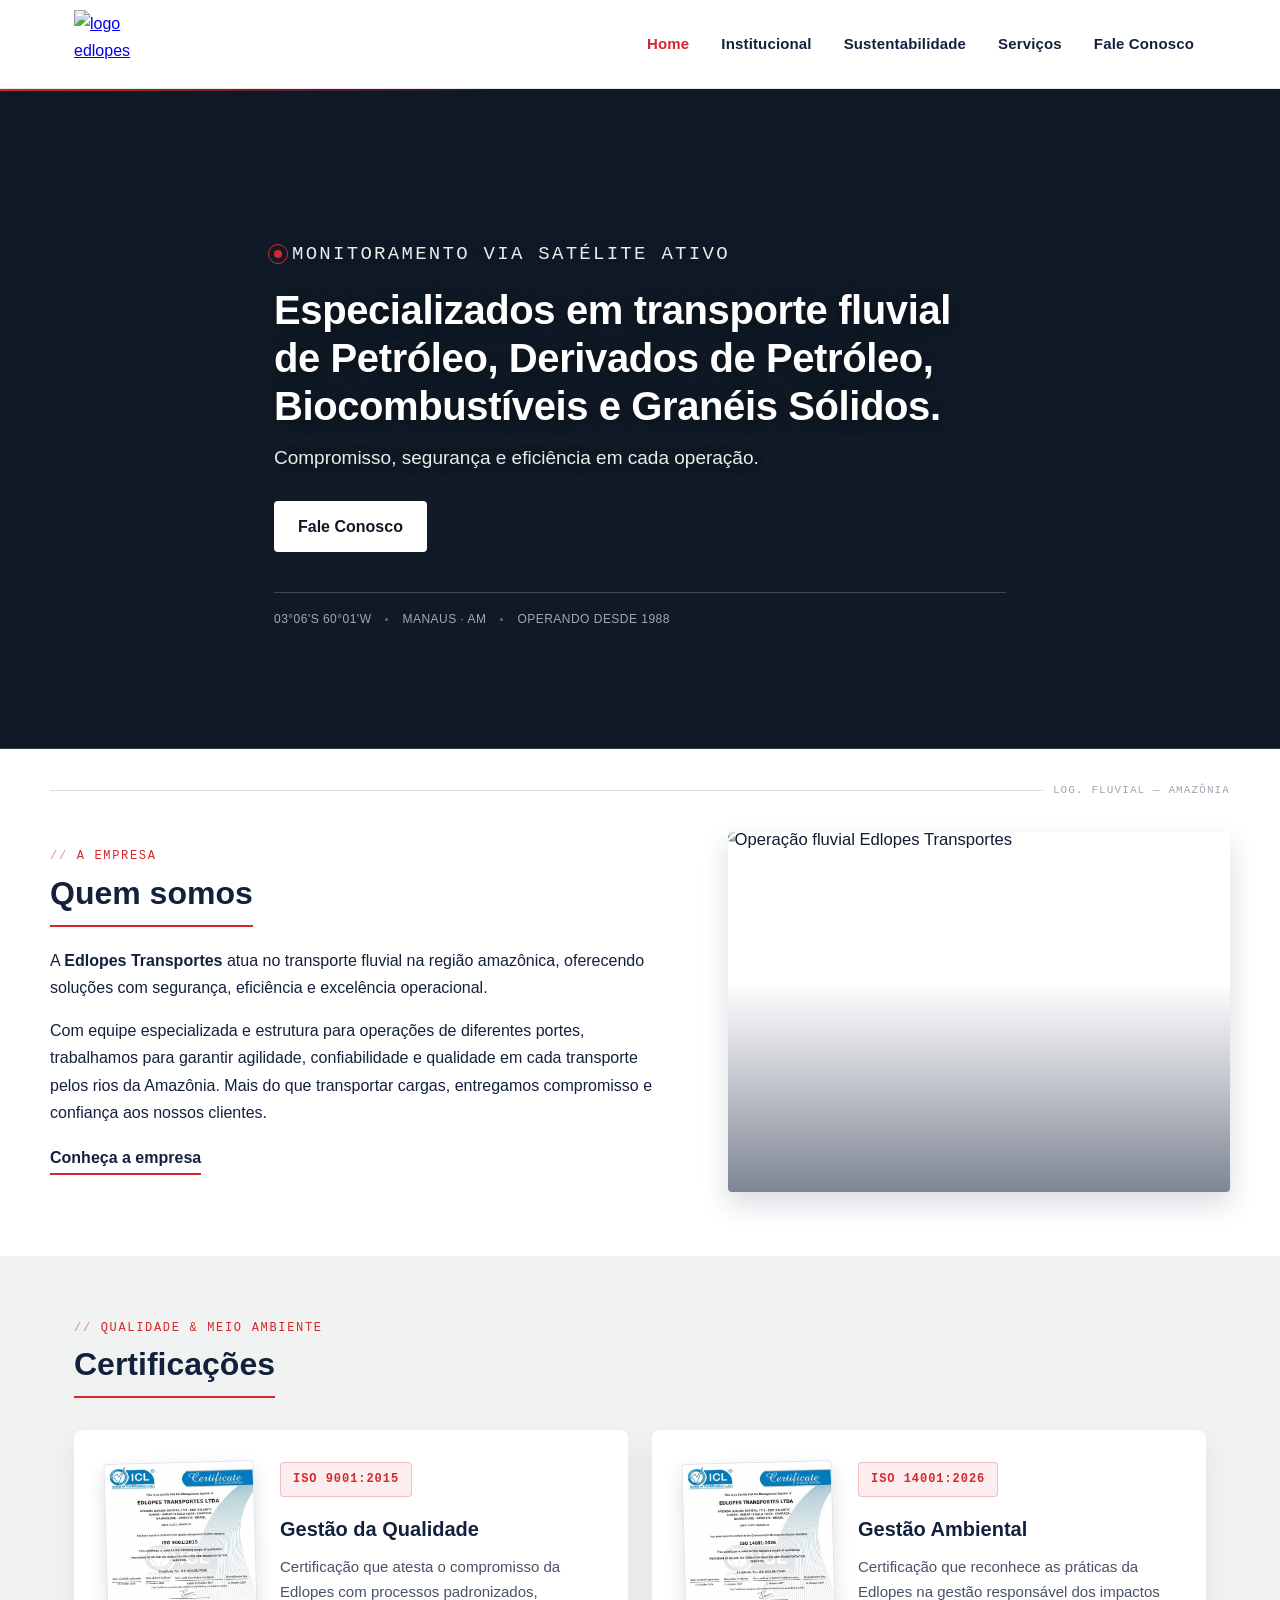
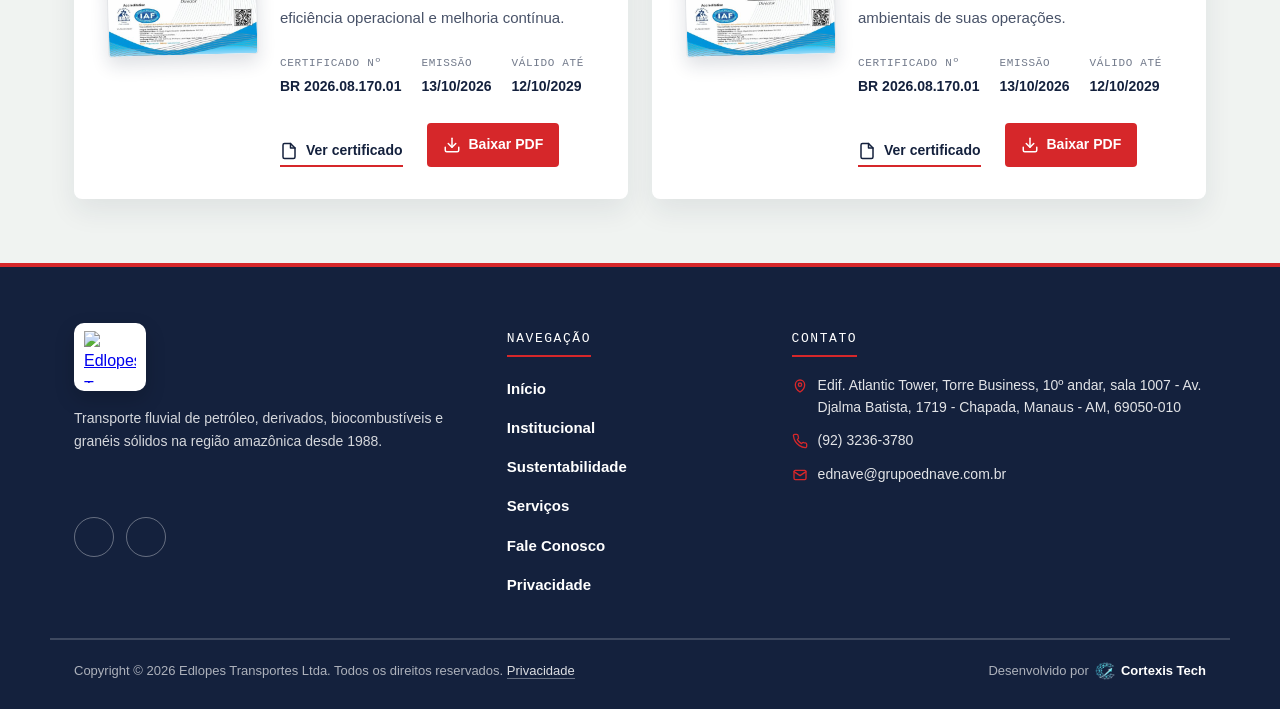
==== commit 21f487ae: "Adiciona logo da Cortexis Tech ao crédito do rodapé Ícone da desenvolvedora aparece ao lado do nome," ====
--- a/index.html
+++ b/index.html
@@ -30,7 +30,7 @@
     <meta property="og:type" content="website" />
     <meta property="og:locale" content="pt_BR" />
     <meta name="twitter:card" content="summary_large_image" />
-    <link rel="stylesheet" href="css/layout.css" />
+    <link rel="stylesheet" href="css/layout.css?v=20261013" />
     <link rel="stylesheet" href="css/main.css" />
     <link rel="stylesheet" href="css/mobile.css" />
     <script type="application/ld+json">
@@ -451,7 +451,7 @@
           Copyright © 2026 Edlopes Transportes Ltda. Todos os direitos
           reservados. <a href="privacidade.html">Privacidade</a>
         </p>
-        <p class="footer-credit">Desenvolvido por <a href="https://www.cortexistech.com" target="_blank" rel="noopener">Cortexis Tech</a></p>
+        <p class="footer-credit">Desenvolvido por <a href="https://www.cortexistech.com" target="_blank" rel="noopener"><img src="img/cortexis-icon.png" alt="" width="20" height="18" />Cortexis Tech</a></p>
       </div>
     </footer>
   </body>
--- a/css/layout.css
+++ b/css/layout.css
@@ -430,9 +430,36 @@
     border-color: var(--red-edlopes);
 }
 
+.footer-credit {
+    display: flex;
+    align-items: center;
+    gap: 6px;
+}
+
 .footer-credit a {
+    display: inline-flex;
+    align-items: center;
+    gap: 6px;
     color: var(--branco);
     font-weight: 700;
+    border-bottom: none;
+}
+
+.footer-credit img {
+    display: block;
+    height: 1.4em;
+    width: auto;
+    transition: transform 0.25s;
+}
+
+.footer-credit a:hover {
+    text-decoration: underline;
+    text-decoration-color: var(--red-edlopes);
+    text-underline-offset: 3px;
+}
+
+.footer-credit a:hover img {
+    transform: scale(1.1);
 }
 
 .list {
